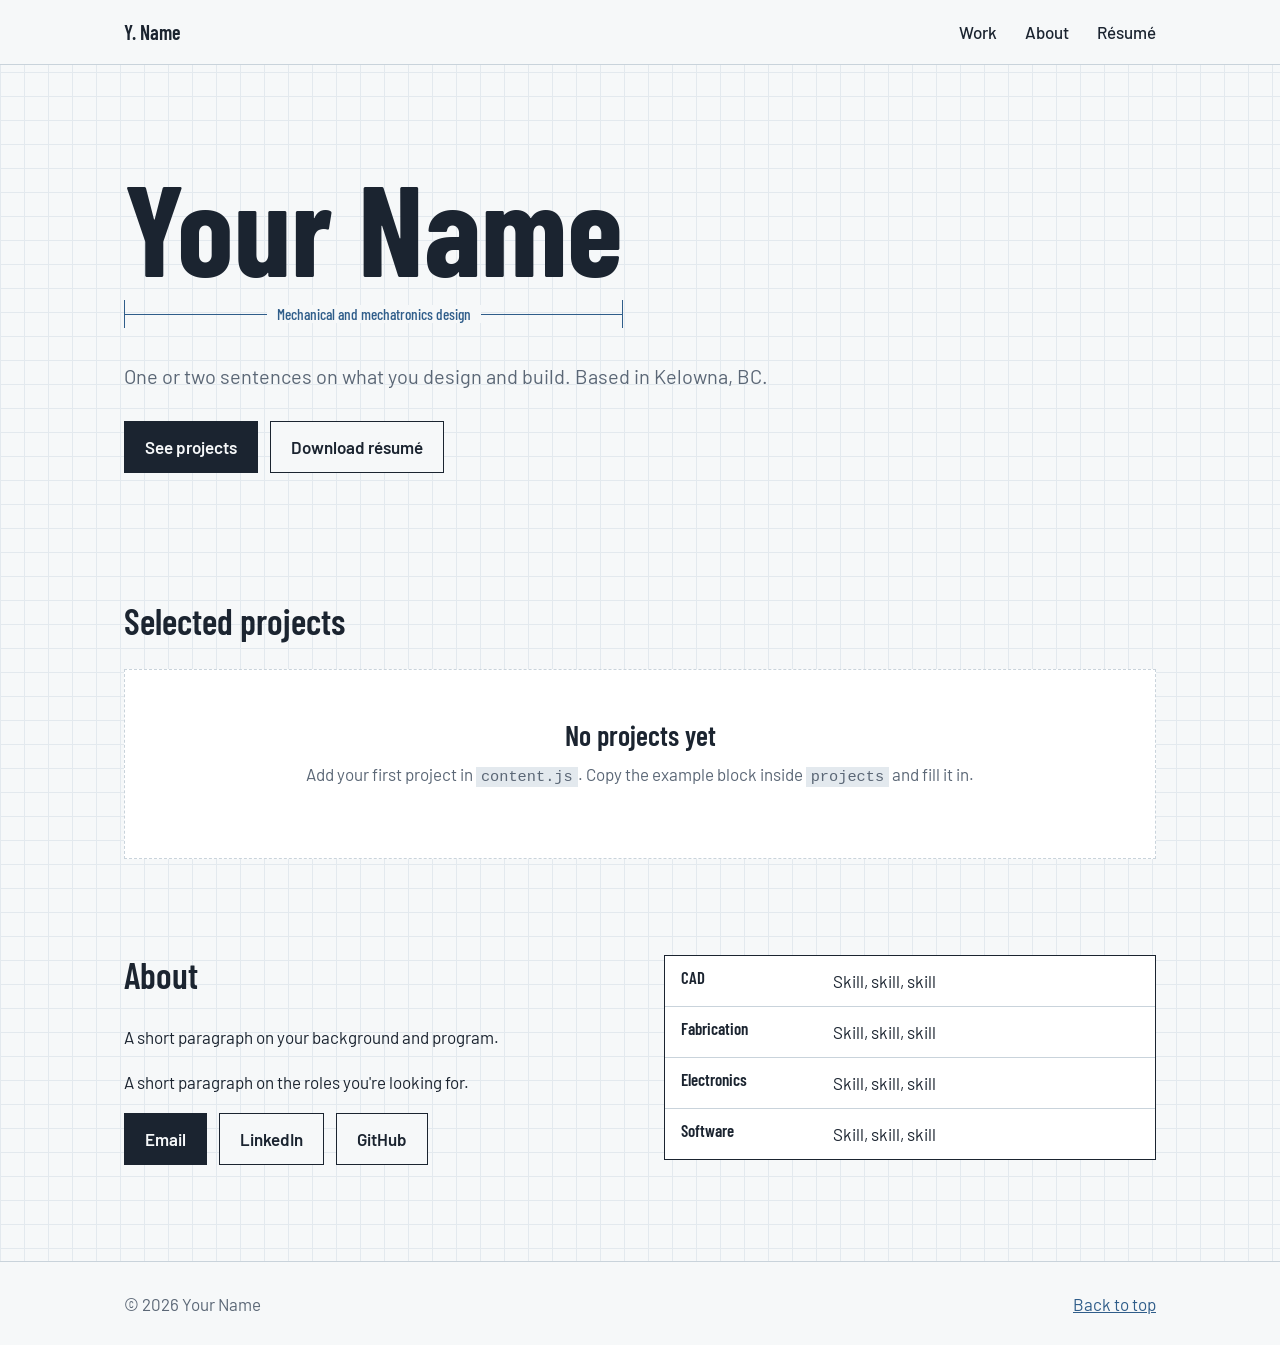
==== index.html @ ec3e5551 "Add files via upload" ====
<!DOCTYPE html>
<html lang="en">
<head>
<meta charset="utf-8">
<meta name="viewport" content="width=device-width, initial-scale=1">
<title>Portfolio</title>
<link rel="preconnect" href="https://fonts.googleapis.com">
<link rel="preconnect" href="https://fonts.gstatic.com" crossorigin>
<link href="https://fonts.googleapis.com/css2?family=Barlow:wght@400;500;600&family=Barlow+Condensed:wght@500;600;700&display=swap" rel="stylesheet">
<link rel="stylesheet" href="styles.css">
</head>
<body>
<nav><div class="wrap">
  <a id="mark" href="index.html"></a>
  <ul><li><a href="index.html#work">Work</a></li><li><a href="index.html#about">About</a></li><li><a data-resume href="#">Résumé</a></li></ul>
</div></nav>
<header class="hero"><div class="wrap">
  <h1><span data-name></span><div class="dim"><span id="headline"></span></div></h1>
  <p id="intro"></p>
  <div class="btns"><a class="btn primary" href="#work">See projects</a><a class="btn" data-resume href="#">Download résumé</a></div>
</div></header>
<main>
  <section id="work"><div class="wrap"><h2>Selected projects</h2><div id="projects"></div></div></section>
  <section id="about"><div class="wrap about">
    <div><h2>About</h2><div id="about-text"></div><div class="btns" id="links"></div></div>
    <div id="skills" aria-label="Skills"></div>
  </div></section>
</main>
<footer><div class="wrap"><span>© <span id="year"></span> <span data-name></span></span><a href="#">Back to top</a></div></footer>
<script src="content.js"></script>
<script src="app.js"></script>
</body>
</html>
---- styles.css ----
/* Change the look here. Colors and fonts are all at the top. */
:root{
  --paper:#F6F8F9; --sheet:#FFFFFF; --ink:#1B2430; --muted:#5B6776;
  --line:#C9D3DB; --grid:#E3E9EE; --blue:#2F5D8A;
  --sans:"Barlow",system-ui,-apple-system,"Segoe UI",sans-serif;
  --cond:"Barlow Condensed","Arial Narrow",sans-serif;
}
@media (prefers-color-scheme:dark){
  :root{ --paper:#141A21; --sheet:#1A222B; --ink:#E4EAF0; --muted:#98A5B3;
         --line:#33404D; --grid:#1C242D; --blue:#7FAEDB; }
}
*{box-sizing:border-box}
html{scroll-behavior:smooth}
@media (prefers-reduced-motion:reduce){html{scroll-behavior:auto}*{transition:none!important}}
body{
  margin:0;color:var(--ink);font:400 1.0625rem/1.65 var(--sans);
  background-color:var(--paper);
  background-image:linear-gradient(var(--grid) 1px,transparent 1px),linear-gradient(90deg,var(--grid) 1px,transparent 1px);
  background-size:24px 24px;
}
a{color:var(--blue)}
a:focus-visible{outline:2px solid var(--blue);outline-offset:3px}
img{max-width:100%;display:block}
code{font-size:.9em;background:var(--grid);padding:1px 5px}
.wrap{max-width:1080px;margin:0 auto;padding:0 24px}

/* Nav */
nav{border-bottom:1px solid var(--line);background:var(--paper);position:sticky;top:0;z-index:5}
nav .wrap{display:flex;justify-content:space-between;align-items:center;height:64px}
#mark{font:600 1.25rem var(--cond);text-decoration:none;color:var(--ink)}
nav ul{display:flex;gap:28px;list-style:none;margin:0;padding:0}
nav ul a{color:var(--ink);text-decoration:none;font-weight:500}
nav ul a:hover{color:var(--blue)}

/* Hero: name with dimension line */
.hero{padding:104px 0 80px}
.hero h1{font:700 clamp(3.25rem,11vw,8rem)/.9 var(--cond);margin:0;display:inline-block}
.dim{position:relative;height:28px;margin-top:16px;border-inline:1px solid var(--blue)}
.dim::before{content:"";position:absolute;inset:50% 0 auto;border-top:1px solid var(--blue)}
.dim span{position:absolute;left:50%;top:50%;transform:translate(-50%,-50%);background:var(--paper);padding:0 10px;font:500 .95rem var(--cond);color:var(--blue);white-space:nowrap}
.hero p{max-width:34em;font-size:1.25rem;color:var(--muted);margin:32px 0 28px}

/* Buttons */
.btns{display:flex;gap:12px;flex-wrap:wrap}
.btn{display:inline-block;padding:11px 20px;border:1.5px solid var(--ink);font-weight:600;text-decoration:none;color:var(--ink);background:var(--paper)}
.btn:hover{border-color:var(--blue);color:var(--blue)}
.btn.primary{background:var(--ink);color:var(--paper)}
.btn.primary:hover{background:var(--blue);border-color:var(--blue);color:var(--paper)}

/* Sections */
main section{padding:48px 0}
h2{font:600 2.25rem/1.1 var(--cond);margin:0 0 28px}

/* Project sheet */
.sheet{display:grid;grid-template-columns:1.15fr 1fr;background:var(--sheet);border:1.5px solid var(--ink);margin-bottom:48px;text-decoration:none;color:inherit;transition:box-shadow .2s,transform .2s}
a.sheet:hover{box-shadow:6px 6px 0 var(--blue);transform:translate(-3px,-3px)}
.sheet.static{grid-template-columns:1fr}
.figure{border-right:1.5px solid var(--ink);aspect-ratio:4/3;overflow:hidden;display:flex}
.figure.wide{aspect-ratio:16/9;border-right:0}
.figure img{width:100%;height:100%;object-fit:cover}
.placeholder{flex:1;margin:20px;border:1px dashed var(--line);display:flex;align-items:center;justify-content:center;color:var(--muted);
  background:repeating-linear-gradient(45deg,transparent 0 10px,var(--grid) 10px 11px)}
.placeholder span{background:var(--sheet);padding:4px 10px}
.body{padding:28px 32px;display:flex;flex-direction:column}
.sheet-no{font:500 .9rem var(--cond);color:var(--muted)}
.body h3{font:600 2rem/1.1 var(--cond);margin:6px 0 10px}
.body p{color:var(--muted);margin:0}
.more{margin-top:auto;padding-top:20px;font-weight:600;color:var(--blue)}
.titleblock{grid-column:1/-1;border-top:1.5px solid var(--ink);display:grid;grid-template-columns:2fr 1fr 1.4fr .8fr}
.titleblock div{padding:8px 14px;border-left:1px solid var(--ink);min-width:0}
.titleblock div:first-child{border-left:0}
.titleblock small{display:block;font-size:.75rem;color:var(--muted)}
.titleblock b{font:600 1.05rem var(--cond);display:block;overflow:hidden;text-overflow:ellipsis;white-space:nowrap}

/* Empty state */
.empty{border:1.5px dashed var(--line);background:var(--sheet);padding:48px 32px;text-align:center}
.empty h3{font:600 1.75rem var(--cond);margin:0 0 8px}
.empty p{color:var(--muted);margin:0 0 20px}

/* About */
.about{display:grid;grid-template-columns:1fr 1fr;gap:48px;align-items:start}
.about p{max-width:36em}
#skills{border:1.5px solid var(--ink);background:var(--sheet)}
#skills div{display:grid;grid-template-columns:9rem 1fr;gap:8px;border-top:1px solid var(--line);padding:11px 16px}
#skills div:first-child{border-top:0}
#skills b{font:600 1.05rem var(--cond)}

/* Project page */
.back{display:inline-block;margin:32px 0 0;font-weight:600;text-decoration:none}
.p-head{padding:24px 0 36px}
.p-head h1{font:700 clamp(2.5rem,7vw,4.75rem)/.95 var(--cond);margin:0 0 14px}
.lead{font-size:1.25rem;color:var(--muted);max-width:36em;margin:0}
.sheet.static{margin-bottom:24px}
.results{display:flex;flex-wrap:wrap;border:1.5px solid var(--ink);background:var(--sheet);margin:0 0 48px}
.results div{flex:1 1 180px;padding:18px 22px;border-left:1px solid var(--line)}
.results div:first-child{border-left:0}
.results b{display:block;font:700 2.5rem/1 var(--cond);color:var(--blue)}
.results span{color:var(--muted)}
.case{max-width:44em}
.case section{padding:0 0 28px}
.case h2{font-size:1.75rem;margin:0 0 8px}
.case p{margin:0}
.gallery{display:grid;grid-template-columns:repeat(auto-fit,minmax(280px,1fr));gap:24px;margin:24px 0 40px}
.gallery figure{margin:0;border:1.5px solid var(--ink);background:var(--sheet)}
.gallery img{aspect-ratio:4/3;width:100%;object-fit:cover}
.gallery .placeholder{aspect-ratio:4/3}
.gallery figcaption{padding:8px 12px;border-top:1px solid var(--ink);font-size:.9rem;color:var(--muted)}
.next{display:block;border-top:1.5px solid var(--ink);margin-top:56px;padding:28px 0;text-decoration:none;font:600 2rem var(--cond);color:var(--ink)}
.next small{display:block;font:400 .95rem var(--sans);color:var(--muted)}
.next:hover{color:var(--blue)}

footer{border-top:1px solid var(--line);margin-top:48px;padding:28px 0;color:var(--muted);background:var(--paper)}
footer .wrap{display:flex;justify-content:space-between;flex-wrap:wrap;gap:12px}

@media (max-width:760px){
  nav ul{gap:16px}
  .hero{padding:64px 0 48px}
  .dim span{font-size:.8rem}
  .sheet{grid-template-columns:1fr}
  .figure{border-right:0;border-bottom:1.5px solid var(--ink)}
  .figure.wide{border-bottom:0}
  .body{padding:22px}
  .titleblock{grid-template-columns:1fr 1fr}
  .titleblock div:nth-child(3){border-left:0}
  .titleblock div:nth-child(n+3){border-top:1px solid var(--ink)}
  .about{grid-template-columns:1fr}
  #skills div{grid-template-columns:1fr;gap:0}
  .results div{border-left:0;border-top:1px solid var(--line)}
  .results div:first-child{border-top:0}
}
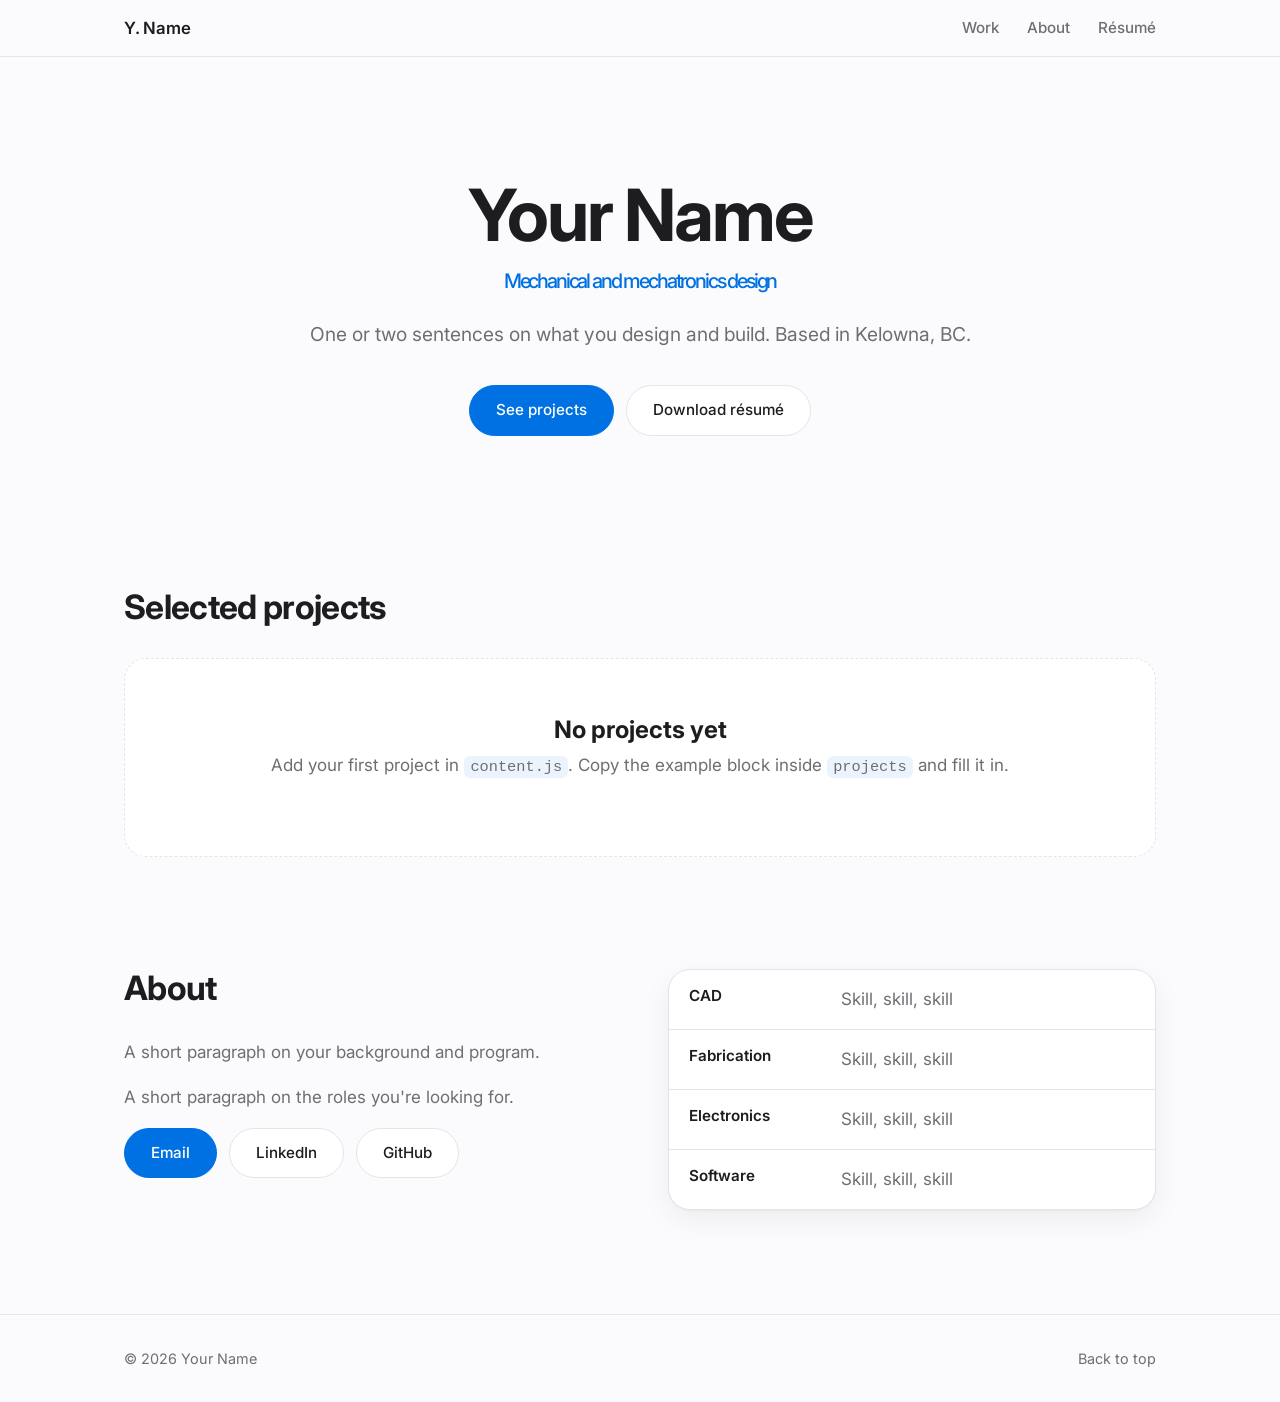
==== commit bcb524cd: "Restyle site with a softer, Apple-inspired design Swap the blueprint/engineering-drawing look (draft" ====
--- a/index.html
+++ b/index.html
@@ -6,7 +6,7 @@
 <title>Portfolio</title>
 <link rel="preconnect" href="https://fonts.googleapis.com">
 <link rel="preconnect" href="https://fonts.gstatic.com" crossorigin>
-<link href="https://fonts.googleapis.com/css2?family=Barlow:wght@400;500;600&family=Barlow+Condensed:wght@500;600;700&display=swap" rel="stylesheet">
+<link href="https://fonts.googleapis.com/css2?family=Inter:wght@400;500;600;700&display=swap" rel="stylesheet">
 <link rel="stylesheet" href="styles.css">
 </head>
 <body>
--- a/styles.css
+++ b/styles.css
@@ -1,130 +1,156 @@
 /* Change the look here. Colors and fonts are all at the top. */
 :root{
-  --paper:#F6F8F9; --sheet:#FFFFFF; --ink:#1B2430; --muted:#5B6776;
-  --line:#C9D3DB; --grid:#E3E9EE; --blue:#2F5D8A;
-  --sans:"Barlow",system-ui,-apple-system,"Segoe UI",sans-serif;
-  --cond:"Barlow Condensed","Arial Narrow",sans-serif;
+  --bg:#FBFBFD; --surface:#FFFFFF; --ink:#1D1D1F; --muted:#6E6E73;
+  --line:#E5E5E7; --accent:#0071E3; --accent-soft:rgba(0,113,227,.08);
+  --shadow:0 1px 2px rgba(0,0,0,.04), 0 10px 30px rgba(0,0,0,.06);
+  --shadow-hover:0 4px 10px rgba(0,0,0,.05), 0 20px 40px rgba(0,0,0,.1);
+  --sans:"Inter",-apple-system,BlinkMacSystemFont,"SF Pro Text","Segoe UI",sans-serif;
+  --radius:22px;
 }
 @media (prefers-color-scheme:dark){
-  :root{ --paper:#141A21; --sheet:#1A222B; --ink:#E4EAF0; --muted:#98A5B3;
-         --line:#33404D; --grid:#1C242D; --blue:#7FAEDB; }
+  :root{ --bg:#000000; --surface:#1C1C1E; --ink:#F5F5F7; --muted:#A1A1A6;
+         --line:#2C2C2E; --accent:#2997FF; --accent-soft:rgba(41,151,255,.12);
+         --shadow:0 1px 2px rgba(0,0,0,.3), 0 10px 30px rgba(0,0,0,.4);
+         --shadow-hover:0 4px 10px rgba(0,0,0,.3), 0 24px 48px rgba(0,0,0,.5); }
 }
 *{box-sizing:border-box}
 html{scroll-behavior:smooth}
 @media (prefers-reduced-motion:reduce){html{scroll-behavior:auto}*{transition:none!important}}
 body{
-  margin:0;color:var(--ink);font:400 1.0625rem/1.65 var(--sans);
-  background-color:var(--paper);
-  background-image:linear-gradient(var(--grid) 1px,transparent 1px),linear-gradient(90deg,var(--grid) 1px,transparent 1px);
-  background-size:24px 24px;
+  margin:0;color:var(--ink);font:400 1.0625rem/1.6 var(--sans);
+  background:var(--bg);
+  -webkit-font-smoothing:antialiased;
 }
-a{color:var(--blue)}
-a:focus-visible{outline:2px solid var(--blue);outline-offset:3px}
+a{color:var(--accent);text-decoration:none}
+a:focus-visible{outline:2px solid var(--accent);outline-offset:3px;border-radius:4px}
 img{max-width:100%;display:block}
-code{font-size:.9em;background:var(--grid);padding:1px 5px}
+code{font-size:.9em;background:var(--accent-soft);padding:2px 6px;border-radius:6px}
 .wrap{max-width:1080px;margin:0 auto;padding:0 24px}
 
 /* Nav */
-nav{border-bottom:1px solid var(--line);background:var(--paper);position:sticky;top:0;z-index:5}
-nav .wrap{display:flex;justify-content:space-between;align-items:center;height:64px}
-#mark{font:600 1.25rem var(--cond);text-decoration:none;color:var(--ink)}
+nav{
+  border-bottom:1px solid var(--line);
+  background:color-mix(in srgb, var(--bg) 75%, transparent);
+  backdrop-filter:saturate(180%) blur(20px);
+  -webkit-backdrop-filter:saturate(180%) blur(20px);
+  position:sticky;top:0;z-index:5;
+}
+nav .wrap{display:flex;justify-content:space-between;align-items:center;height:56px}
+#mark{font:600 1.05rem var(--sans);text-decoration:none;color:var(--ink);letter-spacing:-.01em}
 nav ul{display:flex;gap:28px;list-style:none;margin:0;padding:0}
-nav ul a{color:var(--ink);text-decoration:none;font-weight:500}
-nav ul a:hover{color:var(--blue)}
+nav ul a{color:var(--muted);text-decoration:none;font-weight:500;font-size:.95rem;transition:color .15s}
+nav ul a:hover{color:var(--ink)}
 
-/* Hero: name with dimension line */
-.hero{padding:104px 0 80px}
-.hero h1{font:700 clamp(3.25rem,11vw,8rem)/.9 var(--cond);margin:0;display:inline-block}
-.dim{position:relative;height:28px;margin-top:16px;border-inline:1px solid var(--blue)}
-.dim::before{content:"";position:absolute;inset:50% 0 auto;border-top:1px solid var(--blue)}
-.dim span{position:absolute;left:50%;top:50%;transform:translate(-50%,-50%);background:var(--paper);padding:0 10px;font:500 .95rem var(--cond);color:var(--blue);white-space:nowrap}
-.hero p{max-width:34em;font-size:1.25rem;color:var(--muted);margin:32px 0 28px}
+/* Hero */
+.hero{padding:120px 0 96px;text-align:center}
+.hero h1{
+  font:700 clamp(2.75rem,7vw,4.5rem)/1.05 var(--sans);
+  letter-spacing:-.03em;margin:0;color:var(--ink);
+}
+.dim{margin-top:14px;border:0;height:auto}
+.dim::before{display:none}
+.dim span{
+  position:static;transform:none;background:none;padding:0;
+  display:block;font:500 1.25rem/1.4 var(--sans);color:var(--accent);
+}
+.hero p{max-width:38em;margin:24px auto 36px;font-size:1.2rem;color:var(--muted)}
+.hero .btns{justify-content:center}
 
 /* Buttons */
 .btns{display:flex;gap:12px;flex-wrap:wrap}
-.btn{display:inline-block;padding:11px 20px;border:1.5px solid var(--ink);font-weight:600;text-decoration:none;color:var(--ink);background:var(--paper)}
-.btn:hover{border-color:var(--blue);color:var(--blue)}
-.btn.primary{background:var(--ink);color:var(--paper)}
-.btn.primary:hover{background:var(--blue);border-color:var(--blue);color:var(--paper)}
+.btn{
+  display:inline-block;padding:12px 26px;border-radius:980px;
+  border:1px solid var(--line);font-weight:500;font-size:.95rem;
+  text-decoration:none;color:var(--ink);background:var(--surface);
+  transition:transform .15s ease, box-shadow .15s ease, background .15s ease, color .15s ease, border-color .15s ease;
+}
+.btn:hover{transform:translateY(-1px);box-shadow:var(--shadow);border-color:var(--line)}
+.btn.primary{background:var(--accent);color:#fff;border-color:var(--accent)}
+.btn.primary:hover{background:var(--accent);opacity:.92;box-shadow:var(--shadow-hover)}
 
 /* Sections */
-main section{padding:48px 0}
-h2{font:600 2.25rem/1.1 var(--cond);margin:0 0 28px}
+main section{padding:56px 0}
+h2{font:700 2.1rem/1.15 var(--sans);letter-spacing:-.02em;margin:0 0 32px;color:var(--ink)}
 
-/* Project sheet */
-.sheet{display:grid;grid-template-columns:1.15fr 1fr;background:var(--sheet);border:1.5px solid var(--ink);margin-bottom:48px;text-decoration:none;color:inherit;transition:box-shadow .2s,transform .2s}
-a.sheet:hover{box-shadow:6px 6px 0 var(--blue);transform:translate(-3px,-3px)}
+/* Project sheet (card) */
+.sheet{
+  display:grid;grid-template-columns:1.15fr 1fr;
+  background:var(--surface);border:1px solid var(--line);border-radius:var(--radius);
+  margin-bottom:28px;text-decoration:none;color:inherit;overflow:hidden;
+  box-shadow:var(--shadow);
+  transition:box-shadow .25s ease, transform .25s ease;
+}
+a.sheet:hover{box-shadow:var(--shadow-hover);transform:translateY(-4px)}
 .sheet.static{grid-template-columns:1fr}
-.figure{border-right:1.5px solid var(--ink);aspect-ratio:4/3;overflow:hidden;display:flex}
-.figure.wide{aspect-ratio:16/9;border-right:0}
-.figure img{width:100%;height:100%;object-fit:cover}
-.placeholder{flex:1;margin:20px;border:1px dashed var(--line);display:flex;align-items:center;justify-content:center;color:var(--muted);
-  background:repeating-linear-gradient(45deg,transparent 0 10px,var(--grid) 10px 11px)}
-.placeholder span{background:var(--sheet);padding:4px 10px}
-.body{padding:28px 32px;display:flex;flex-direction:column}
-.sheet-no{font:500 .9rem var(--cond);color:var(--muted)}
-.body h3{font:600 2rem/1.1 var(--cond);margin:6px 0 10px}
+.figure{aspect-ratio:4/3;overflow:hidden;display:flex;background:var(--accent-soft)}
+.figure.wide{aspect-ratio:16/9}
+.figure img{width:100%;height:100%;object-fit:cover;transition:transform .4s ease}
+a.sheet:hover .figure img{transform:scale(1.03)}
+.placeholder{flex:1;margin:0;display:flex;align-items:center;justify-content:center;color:var(--muted);background:var(--accent-soft)}
+.placeholder span{font-size:.9rem}
+.body{padding:32px 34px;display:flex;flex-direction:column}
+.sheet-no{font:500 .85rem var(--sans);color:var(--muted)}
+.body h3{font:700 1.6rem/1.25 var(--sans);letter-spacing:-.01em;margin:8px 0 10px;color:var(--ink)}
 .body p{color:var(--muted);margin:0}
-.more{margin-top:auto;padding-top:20px;font-weight:600;color:var(--blue)}
-.titleblock{grid-column:1/-1;border-top:1.5px solid var(--ink);display:grid;grid-template-columns:2fr 1fr 1.4fr .8fr}
-.titleblock div{padding:8px 14px;border-left:1px solid var(--ink);min-width:0}
-.titleblock div:first-child{border-left:0}
-.titleblock small{display:block;font-size:.75rem;color:var(--muted)}
-.titleblock b{font:600 1.05rem var(--cond);display:block;overflow:hidden;text-overflow:ellipsis;white-space:nowrap}
+.more{margin-top:auto;padding-top:20px;font-weight:600;color:var(--accent)}
+.titleblock{
+  grid-column:1/-1;border-top:1px solid var(--line);
+  display:flex;flex-wrap:wrap;gap:0;
+}
+.titleblock div{padding:14px 20px;min-width:0;flex:1 1 140px}
+.titleblock small{display:block;font-size:.72rem;text-transform:uppercase;letter-spacing:.04em;color:var(--muted);margin-bottom:2px}
+.titleblock b{font:600 .95rem var(--sans);display:block;overflow:hidden;text-overflow:ellipsis;white-space:nowrap;color:var(--ink)}
 
 /* Empty state */
-.empty{border:1.5px dashed var(--line);background:var(--sheet);padding:48px 32px;text-align:center}
-.empty h3{font:600 1.75rem var(--cond);margin:0 0 8px}
+.empty{border:1px dashed var(--line);background:var(--surface);border-radius:var(--radius);padding:56px 32px;text-align:center}
+.empty h3{font:700 1.5rem var(--sans);margin:0 0 8px}
 .empty p{color:var(--muted);margin:0 0 20px}
 
 /* About */
-.about{display:grid;grid-template-columns:1fr 1fr;gap:48px;align-items:start}
-.about p{max-width:36em}
-#skills{border:1.5px solid var(--ink);background:var(--sheet)}
-#skills div{display:grid;grid-template-columns:9rem 1fr;gap:8px;border-top:1px solid var(--line);padding:11px 16px}
+.about{display:grid;grid-template-columns:1fr 1fr;gap:56px;align-items:start}
+.about p{max-width:36em;color:var(--muted)}
+#skills{border:1px solid var(--line);background:var(--surface);border-radius:var(--radius);overflow:hidden;box-shadow:var(--shadow)}
+#skills div{display:grid;grid-template-columns:9rem 1fr;gap:8px;border-top:1px solid var(--line);padding:16px 20px}
 #skills div:first-child{border-top:0}
-#skills b{font:600 1.05rem var(--cond)}
+#skills b{font:600 .95rem var(--sans);color:var(--ink)}
+#skills span{color:var(--muted)}
 
 /* Project page */
-.back{display:inline-block;margin:32px 0 0;font-weight:600;text-decoration:none}
-.p-head{padding:24px 0 36px}
-.p-head h1{font:700 clamp(2.5rem,7vw,4.75rem)/.95 var(--cond);margin:0 0 14px}
-.lead{font-size:1.25rem;color:var(--muted);max-width:36em;margin:0}
+.back{display:inline-block;margin:32px 0 0;font-weight:600;text-decoration:none;color:var(--accent)}
+.p-head{padding:24px 0 40px}
+.p-head h1{font:700 clamp(2.25rem,5.5vw,3.5rem)/1.1 var(--sans);letter-spacing:-.02em;margin:0 0 14px;color:var(--ink)}
+.lead{font-size:1.2rem;color:var(--muted);max-width:36em;margin:0}
 .sheet.static{margin-bottom:24px}
-.results{display:flex;flex-wrap:wrap;border:1.5px solid var(--ink);background:var(--sheet);margin:0 0 48px}
-.results div{flex:1 1 180px;padding:18px 22px;border-left:1px solid var(--line)}
+.results{display:flex;flex-wrap:wrap;border:1px solid var(--line);background:var(--surface);border-radius:var(--radius);margin:0 0 48px;overflow:hidden;box-shadow:var(--shadow)}
+.results div{flex:1 1 180px;padding:24px 26px;border-left:1px solid var(--line)}
 .results div:first-child{border-left:0}
-.results b{display:block;font:700 2.5rem/1 var(--cond);color:var(--blue)}
+.results b{display:block;font:700 2.25rem/1.1 var(--sans);letter-spacing:-.02em;color:var(--accent)}
 .results span{color:var(--muted)}
 .case{max-width:44em}
-.case section{padding:0 0 28px}
-.case h2{font-size:1.75rem;margin:0 0 8px}
-.case p{margin:0}
-.gallery{display:grid;grid-template-columns:repeat(auto-fit,minmax(280px,1fr));gap:24px;margin:24px 0 40px}
-.gallery figure{margin:0;border:1.5px solid var(--ink);background:var(--sheet)}
+.case section{padding:0 0 32px}
+.case h2{font-size:1.4rem;margin:0 0 10px}
+.case p{margin:0;color:var(--muted)}
+.gallery{display:grid;grid-template-columns:repeat(auto-fit,minmax(280px,1fr));gap:24px;margin:24px 0 48px}
+.gallery figure{margin:0;border:1px solid var(--line);border-radius:var(--radius);overflow:hidden;background:var(--surface);box-shadow:var(--shadow)}
 .gallery img{aspect-ratio:4/3;width:100%;object-fit:cover}
 .gallery .placeholder{aspect-ratio:4/3}
-.gallery figcaption{padding:8px 12px;border-top:1px solid var(--ink);font-size:.9rem;color:var(--muted)}
-.next{display:block;border-top:1.5px solid var(--ink);margin-top:56px;padding:28px 0;text-decoration:none;font:600 2rem var(--cond);color:var(--ink)}
-.next small{display:block;font:400 .95rem var(--sans);color:var(--muted)}
-.next:hover{color:var(--blue)}
+.gallery figcaption{padding:12px 16px;border-top:1px solid var(--line);font-size:.88rem;color:var(--muted)}
+.next{display:block;border-top:1px solid var(--line);margin-top:56px;padding:32px 0;text-decoration:none;font:700 1.75rem var(--sans);letter-spacing:-.01em;color:var(--ink)}
+.next small{display:block;font:500 .9rem var(--sans);color:var(--muted);margin-bottom:4px}
+.next:hover{color:var(--accent)}
 
-footer{border-top:1px solid var(--line);margin-top:48px;padding:28px 0;color:var(--muted);background:var(--paper)}
-footer .wrap{display:flex;justify-content:space-between;flex-wrap:wrap;gap:12px}
+footer{border-top:1px solid var(--line);margin-top:48px;padding:32px 0;color:var(--muted);background:var(--bg)}
+footer .wrap{display:flex;justify-content:space-between;flex-wrap:wrap;gap:12px;font-size:.9rem}
+footer a{color:var(--muted)}
+footer a:hover{color:var(--ink)}
 
 @media (max-width:760px){
   nav ul{gap:16px}
-  .hero{padding:64px 0 48px}
-  .dim span{font-size:.8rem}
+  .hero{padding:80px 0 56px}
   .sheet{grid-template-columns:1fr}
-  .figure{border-right:0;border-bottom:1.5px solid var(--ink)}
-  .figure.wide{border-bottom:0}
-  .body{padding:22px}
-  .titleblock{grid-template-columns:1fr 1fr}
-  .titleblock div:nth-child(3){border-left:0}
-  .titleblock div:nth-child(n+3){border-top:1px solid var(--ink)}
+  .body{padding:26px}
   .about{grid-template-columns:1fr}
-  #skills div{grid-template-columns:1fr;gap:0}
+  #skills div{grid-template-columns:1fr;gap:2px}
   .results div{border-left:0;border-top:1px solid var(--line)}
   .results div:first-child{border-top:0}
 }
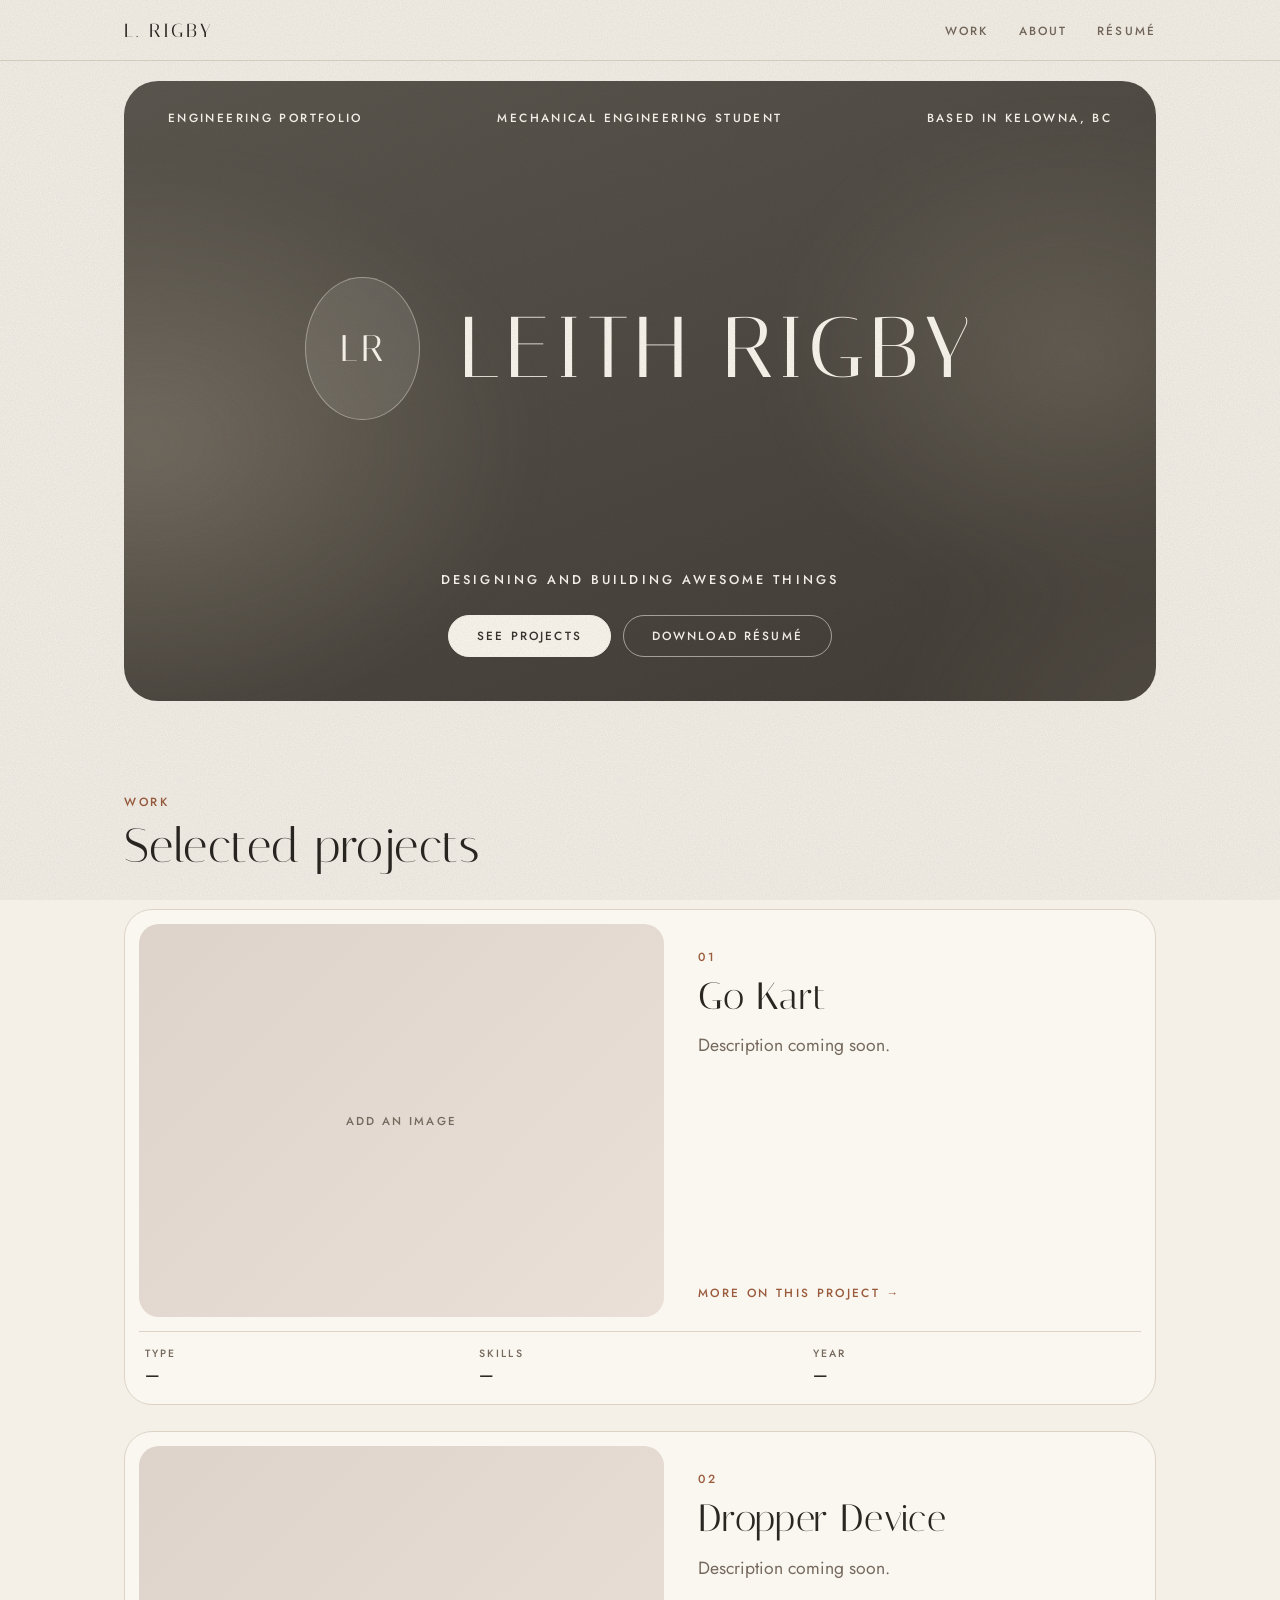
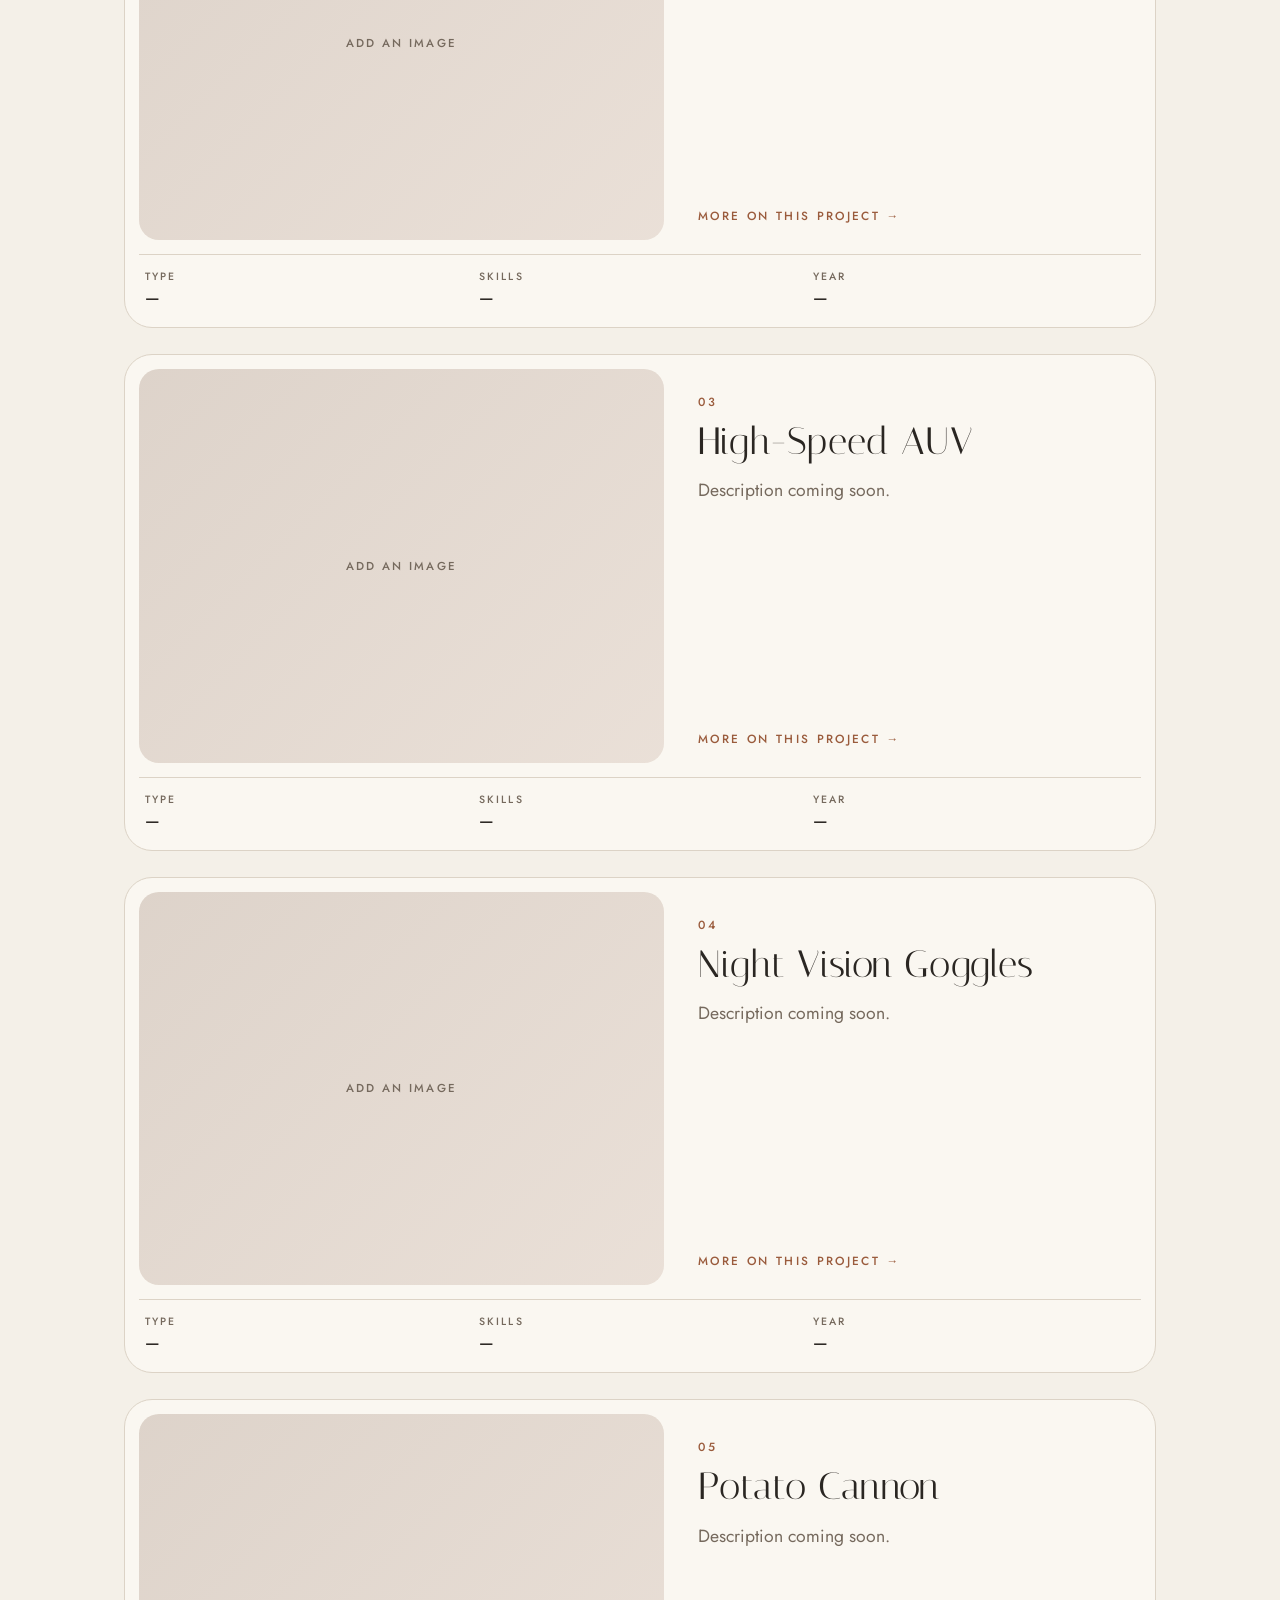
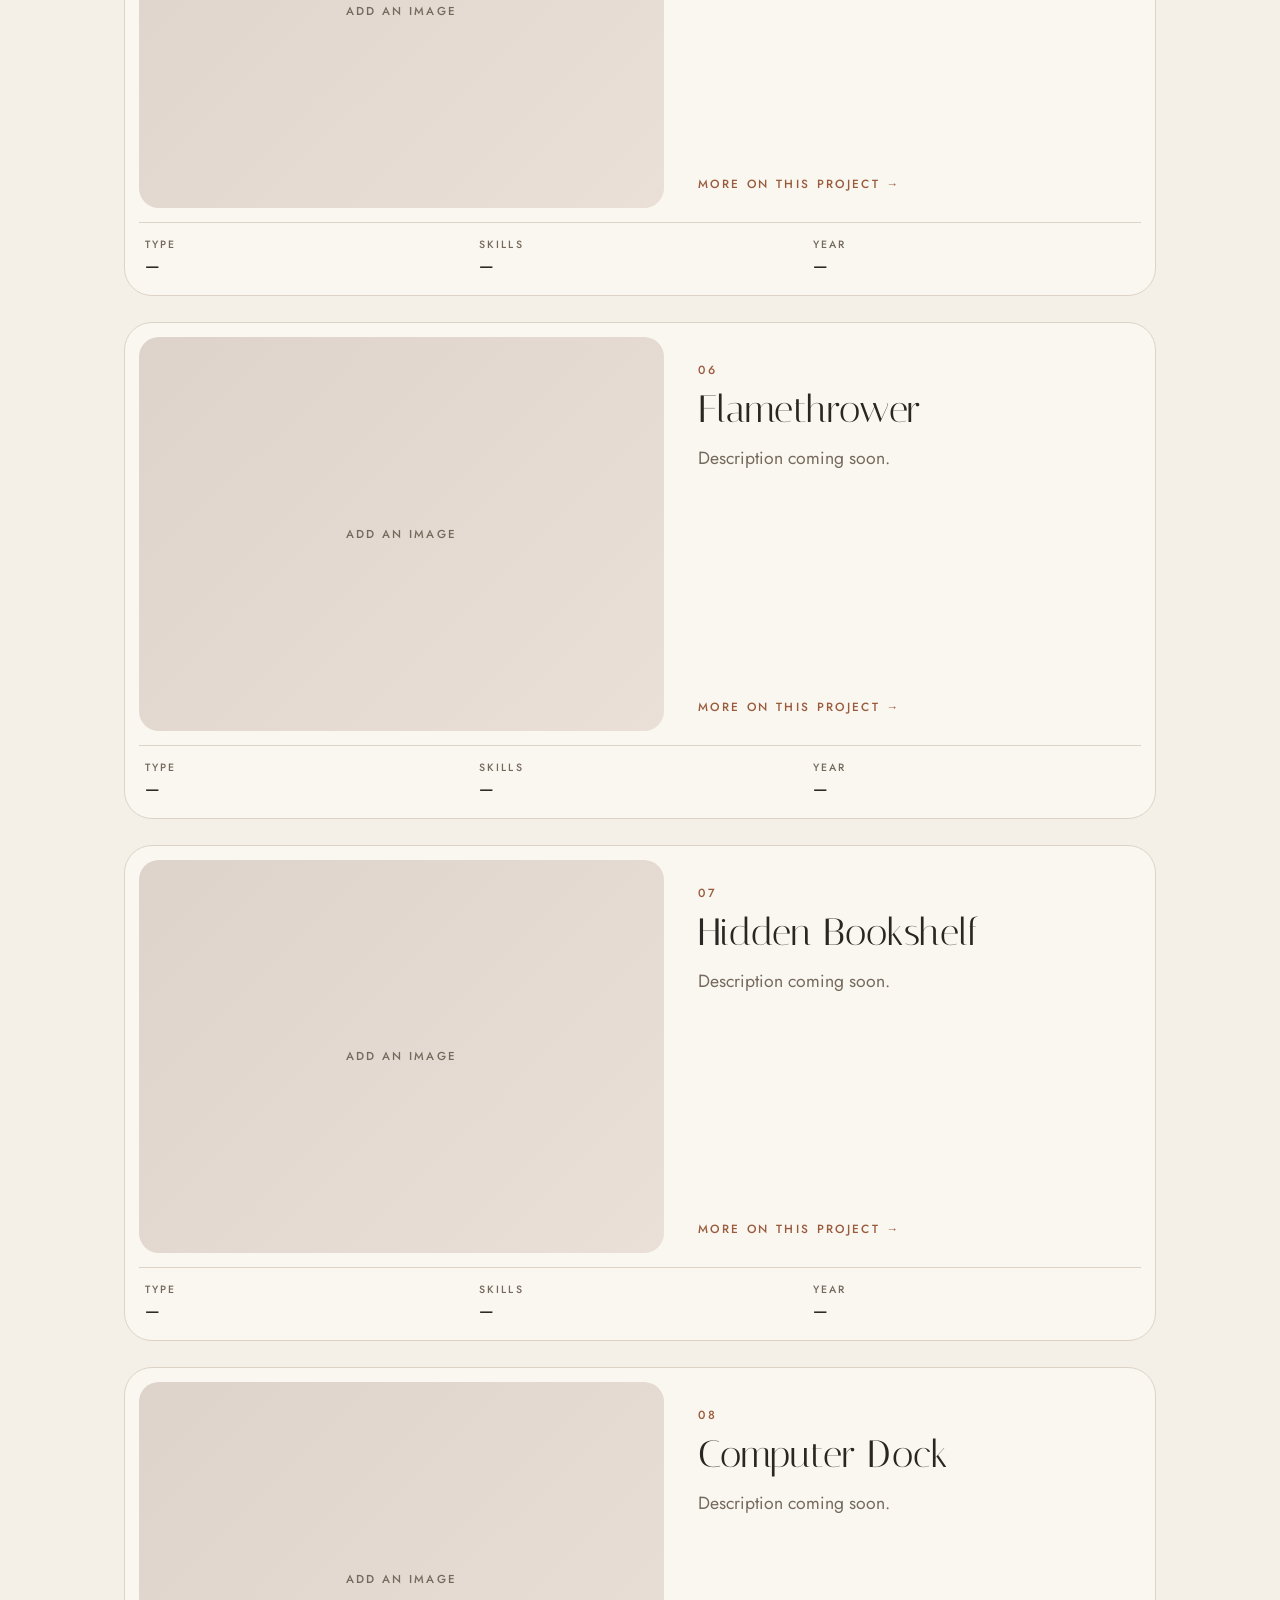
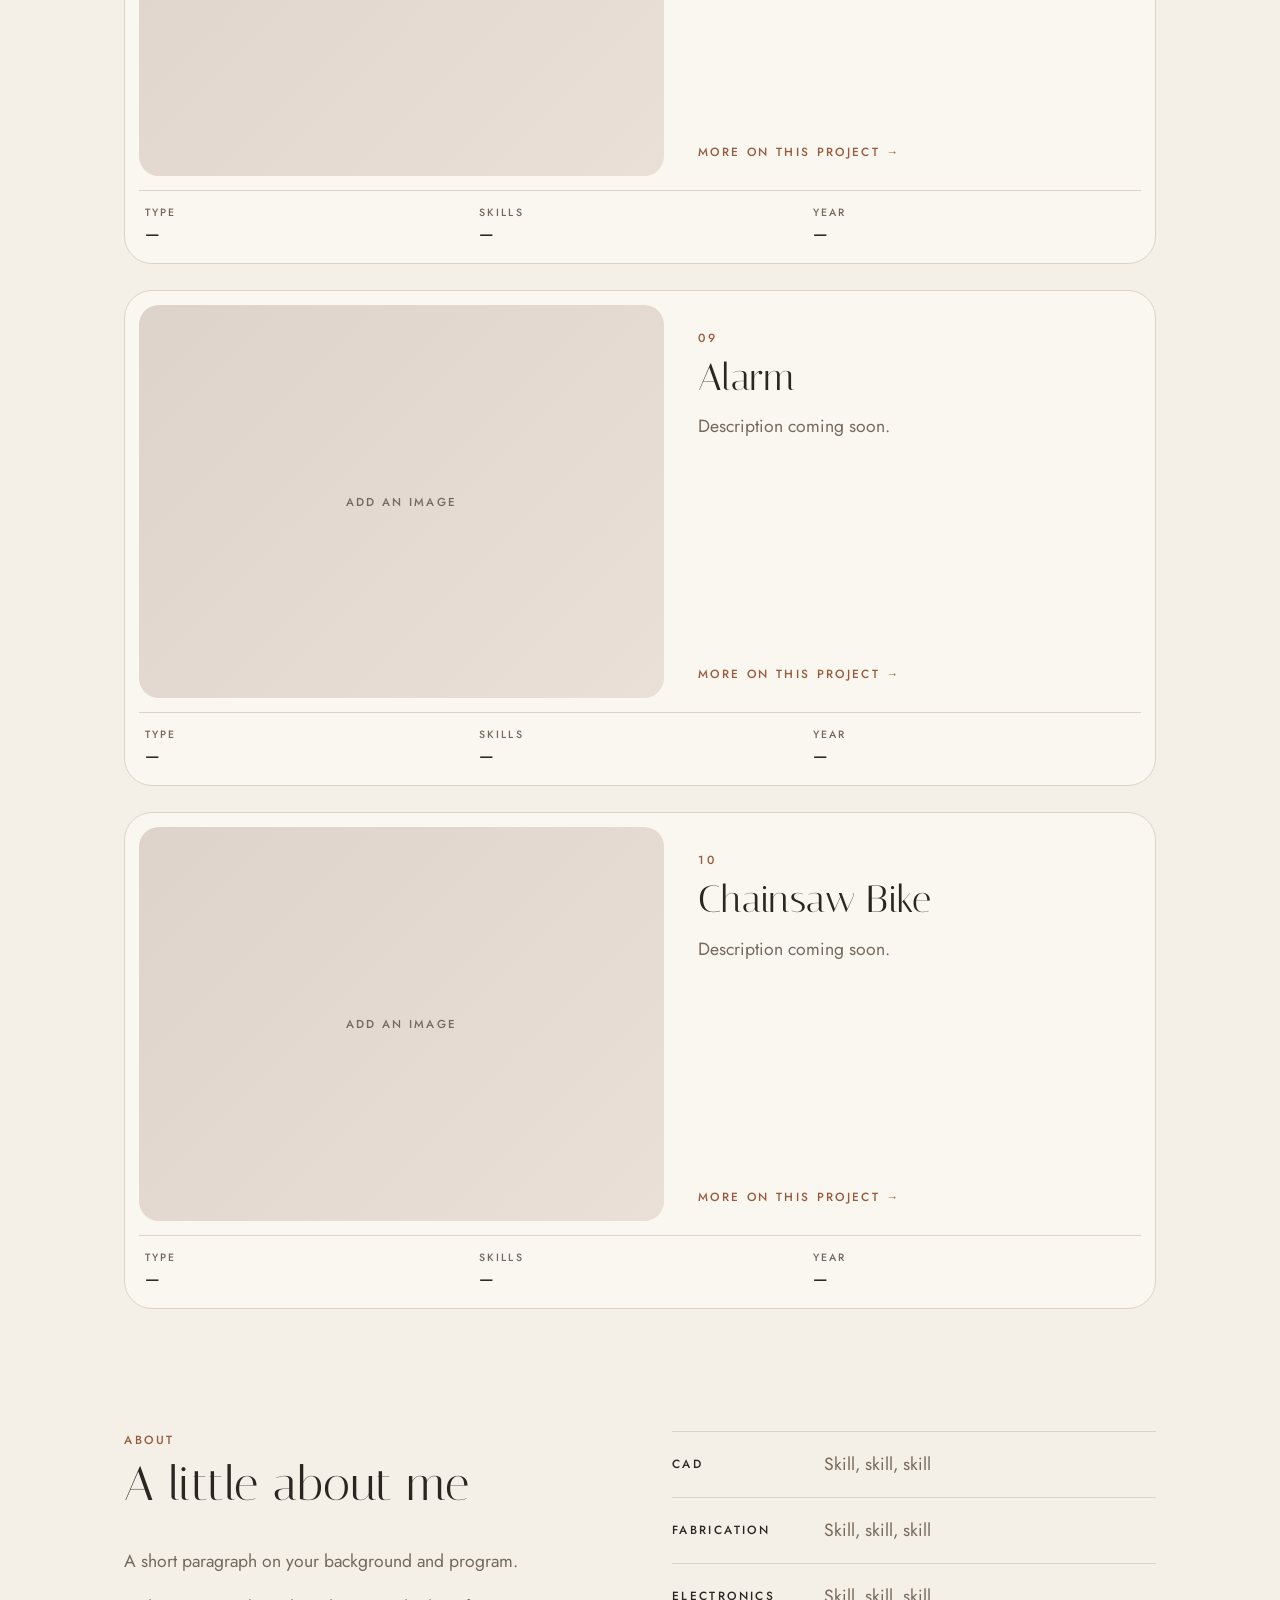
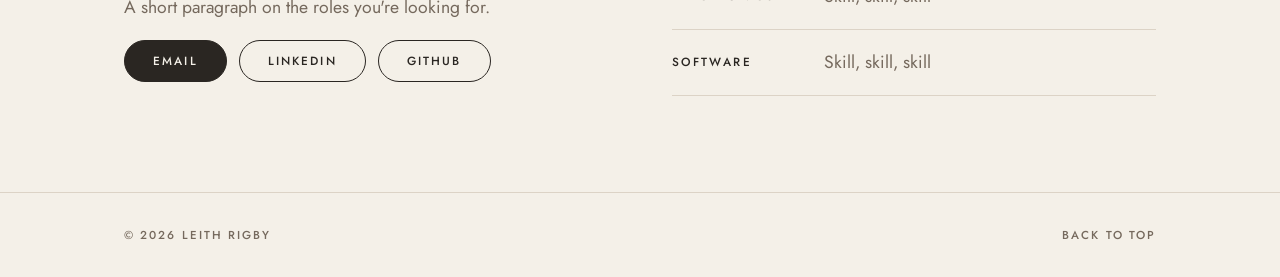
==== commit db00058c: "Redesign with a warm editorial look, add projects, motion and headshot spot - Replace the Apple-styl" ====
--- a/index.html
+++ b/index.html
@@ -6,8 +6,9 @@
 <title>Portfolio</title>
 <link rel="preconnect" href="https://fonts.googleapis.com">
 <link rel="preconnect" href="https://fonts.gstatic.com" crossorigin>
-<link href="https://fonts.googleapis.com/css2?family=Inter:wght@400;500;600;700&display=swap" rel="stylesheet">
+<link href="https://fonts.googleapis.com/css2?family=Italiana&family=Jost:wght@300;400;500&display=swap" rel="stylesheet">
 <link rel="stylesheet" href="styles.css">
+<script>document.documentElement.classList.add("js")</script>
 </head>
 <body>
 <nav><div class="wrap">
@@ -15,19 +16,28 @@
   <ul><li><a href="index.html#work">Work</a></li><li><a href="index.html#about">About</a></li><li><a data-resume href="#">Résumé</a></li></ul>
 </div></nav>
 <header class="hero"><div class="wrap">
-  <h1><span data-name></span><div class="dim"><span id="headline"></span></div></h1>
-  <p id="intro"></p>
-  <div class="btns"><a class="btn primary" href="#work">See projects</a><a class="btn" data-resume href="#">Download résumé</a></div>
+  <div class="stone">
+    <div class="stone-top"><span>Engineering portfolio</span><span id="headline"></span><span id="loc"></span></div>
+    <div class="hero-mid">
+      <div class="headshot" id="headshot"></div>
+      <h1 data-name></h1>
+    </div>
+    <div class="hero-bottom">
+      <p id="intro"></p>
+      <div class="btns"><a class="btn primary" href="#work">See projects</a><a class="btn" data-resume href="#">Download résumé</a></div>
+    </div>
+  </div>
 </div></header>
 <main>
-  <section id="work"><div class="wrap"><h2>Selected projects</h2><div id="projects"></div></div></section>
+  <section id="work"><div class="wrap"><div class="sec-head"><p class="eyebrow">Work</p><h2>Selected projects</h2></div><div id="projects"></div></div></section>
   <section id="about"><div class="wrap about">
-    <div><h2>About</h2><div id="about-text"></div><div class="btns" id="links"></div></div>
+    <div><p class="eyebrow">About</p><h2>A little about me</h2><div id="about-text"></div><div class="btns" id="links"></div></div>
     <div id="skills" aria-label="Skills"></div>
   </div></section>
 </main>
 <footer><div class="wrap"><span>© <span id="year"></span> <span data-name></span></span><a href="#">Back to top</a></div></footer>
 <script src="content.js"></script>
 <script src="app.js"></script>
+<script src="motion.js"></script>
 </body>
 </html>
--- a/styles.css
+++ b/styles.css
@@ -1,26 +1,32 @@
 /* Change the look here. Colors and fonts are all at the top. */
 :root{
-  --bg:#FBFBFD; --surface:#FFFFFF; --ink:#1D1D1F; --muted:#6E6E73;
-  --line:#E5E5E7; --accent:#0071E3; --accent-soft:rgba(0,113,227,.08);
-  --shadow:0 1px 2px rgba(0,0,0,.04), 0 10px 30px rgba(0,0,0,.06);
-  --shadow-hover:0 4px 10px rgba(0,0,0,.05), 0 20px 40px rgba(0,0,0,.1);
-  --sans:"Inter",-apple-system,BlinkMacSystemFont,"SF Pro Text","Segoe UI",sans-serif;
-  --radius:22px;
+  --bg:#F4F0E8; --surface:#FAF7F1; --ink:#2A2622; --muted:#75695D;
+  --line:#DCD3C6; --accent:#9A5B3C; --accent-soft:rgba(154,91,60,.10);
+  --stone-a:#5C574F; --stone-b:#433E37; --on-stone:#FBF6EE;
+  --shadow:0 18px 40px rgba(60,45,30,.10);
+  --display:"Italiana","Jost",sans-serif;
+  --sans:"Jost",-apple-system,BlinkMacSystemFont,"Segoe UI",sans-serif;
+  --radius:28px;
+  --grain:url("data:image/svg+xml,%3Csvg xmlns='http://www.w3.org/2000/svg' width='220' height='220'%3E%3Cfilter id='n'%3E%3CfeTurbulence type='fractalNoise' baseFrequency='.85' numOctaves='2' stitchTiles='stitch'/%3E%3CfeColorMatrix values='0 0 0 0 0 0 0 0 0 0 0 0 0 0 0 0 0 0 .5 0'/%3E%3C/filter%3E%3Crect width='100%25' height='100%25' filter='url(%23n)'/%3E%3C/svg%3E");
 }
 @media (prefers-color-scheme:dark){
-  :root{ --bg:#000000; --surface:#1C1C1E; --ink:#F5F5F7; --muted:#A1A1A6;
-         --line:#2C2C2E; --accent:#2997FF; --accent-soft:rgba(41,151,255,.12);
-         --shadow:0 1px 2px rgba(0,0,0,.3), 0 10px 30px rgba(0,0,0,.4);
-         --shadow-hover:0 4px 10px rgba(0,0,0,.3), 0 24px 48px rgba(0,0,0,.5); }
+  :root{
+    --bg:#181613; --surface:#211E1A; --ink:#EEE7DB; --muted:#A79E91;
+    --line:#332F29; --accent:#D99A72; --accent-soft:rgba(217,154,114,.12);
+    --stone-a:#3B362F; --stone-b:#26231F; --on-stone:#F3ECE0;
+    --shadow:0 18px 40px rgba(0,0,0,.45);
+    --grain:url("data:image/svg+xml,%3Csvg xmlns='http://www.w3.org/2000/svg' width='220' height='220'%3E%3Cfilter id='n'%3E%3CfeTurbulence type='fractalNoise' baseFrequency='.85' numOctaves='2' stitchTiles='stitch'/%3E%3CfeColorMatrix values='0 0 0 0 1 0 0 0 0 1 0 0 0 0 1 0 0 0 .5 0'/%3E%3C/filter%3E%3Crect width='100%25' height='100%25' filter='url(%23n)'/%3E%3C/svg%3E");
+  }
 }
 *{box-sizing:border-box}
-html{scroll-behavior:smooth}
-@media (prefers-reduced-motion:reduce){html{scroll-behavior:auto}*{transition:none!important}}
+html{scroll-behavior:smooth;scroll-padding-top:72px}
+@media (prefers-reduced-motion:reduce){html{scroll-behavior:auto}*{transition:none!important}.stone::before{animation:none}}
 body{
-  margin:0;color:var(--ink);font:400 1.0625rem/1.6 var(--sans);
-  background:var(--bg);
-  -webkit-font-smoothing:antialiased;
-}
+  margin:0;color:var(--ink);font:400 1.1rem/1.65 var(--sans);
+  background:var(--bg);-webkit-font-smoothing:antialiased;
+}
+body::after{content:"";position:fixed;inset:0;z-index:50;pointer-events:none;background-image:var(--grain);opacity:.14}
+::selection{background:var(--accent);color:#fff}
 a{color:var(--accent);text-decoration:none}
 a:focus-visible{outline:2px solid var(--accent);outline-offset:3px;border-radius:4px}
 img{max-width:100%;display:block}
@@ -30,127 +36,193 @@
 /* Nav */
 nav{
   border-bottom:1px solid var(--line);
-  background:color-mix(in srgb, var(--bg) 75%, transparent);
-  backdrop-filter:saturate(180%) blur(20px);
-  -webkit-backdrop-filter:saturate(180%) blur(20px);
-  position:sticky;top:0;z-index:5;
-}
-nav .wrap{display:flex;justify-content:space-between;align-items:center;height:56px}
-#mark{font:600 1.05rem var(--sans);text-decoration:none;color:var(--ink);letter-spacing:-.01em}
-nav ul{display:flex;gap:28px;list-style:none;margin:0;padding:0}
-nav ul a{color:var(--muted);text-decoration:none;font-weight:500;font-size:.95rem;transition:color .15s}
+  background:color-mix(in srgb, var(--bg) 80%, transparent);
+  backdrop-filter:saturate(160%) blur(18px);
+  -webkit-backdrop-filter:saturate(160%) blur(18px);
+  position:sticky;top:0;z-index:5;transition:box-shadow .3s ease;
+}
+nav.scrolled{box-shadow:0 8px 24px rgba(60,45,30,.08)}
+nav .wrap{display:flex;justify-content:space-between;align-items:center;height:60px}
+#mark{font:400 1.2rem var(--display);letter-spacing:.14em;text-transform:uppercase;color:var(--ink);text-decoration:none}
+nav ul{display:flex;gap:30px;list-style:none;margin:0;padding:0}
+nav ul a{
+  position:relative;color:var(--muted);font:500 .74rem var(--sans);
+  letter-spacing:.18em;text-transform:uppercase;padding:6px 0;transition:color .2s;
+}
+nav ul a::after{
+  content:"";position:absolute;left:0;right:0;bottom:0;height:1px;background:currentColor;
+  transform:scaleX(0);transform-origin:left;transition:transform .3s ease;
+}
 nav ul a:hover{color:var(--ink)}
-
-/* Hero */
-.hero{padding:120px 0 96px;text-align:center}
+nav ul a:hover::after{transform:scaleX(1)}
+
+/* Hero: a stone panel with slowly drifting light */
+.hero{padding:20px 0 28px}
+.stone{
+  position:relative;isolation:isolate;overflow:hidden;color:var(--on-stone);text-align:center;
+  border-radius:34px;background:linear-gradient(160deg,var(--stone-a),var(--stone-b));
+  min-height:clamp(440px,70vh,620px);
+  display:flex;flex-direction:column;justify-content:space-between;gap:40px;
+  padding:28px clamp(22px,4vw,44px) clamp(28px,4vw,44px);
+}
+.stone::before{
+  content:"";position:absolute;inset:-20%;z-index:-1;pointer-events:none;filter:blur(26px);
+  background:
+    radial-gradient(38% 46% at 16% 56%, rgba(255,238,212,.20), transparent 70%),
+    radial-gradient(30% 40% at 80% 46%, rgba(255,238,212,.14), transparent 70%),
+    radial-gradient(34% 44% at 90% 92%, rgba(255,238,212,.10), transparent 70%);
+  animation:drift 26s ease-in-out infinite alternate;
+}
+@keyframes drift{
+  from{transform:translate3d(-3%,-2%,0) scale(1)}
+  to{transform:translate3d(4%,3%,0) scale(1.08)}
+}
+.stone a:focus-visible{outline-color:var(--on-stone)}
+.stone-top{
+  display:grid;grid-template-columns:1fr auto 1fr;align-items:start;gap:16px;
+  font:500 .74rem/1.6 var(--sans);letter-spacing:.2em;text-transform:uppercase;white-space:nowrap;
+}
+.stone-top span:first-child{text-align:left}
+.stone-top span:last-child{text-align:right}
+.hero-mid{display:flex;align-items:center;justify-content:center;gap:clamp(20px,3vw,40px)}
+.headshot{
+  flex:none;width:clamp(84px,9vw,118px);aspect-ratio:4/5;border-radius:50%;overflow:hidden;
+  background:rgba(255,248,238,.10);border:1px solid rgba(255,248,238,.38);
+  display:flex;align-items:center;justify-content:center;
+  font:400 clamp(1.6rem,3vw,2.3rem) var(--display);letter-spacing:.08em;color:var(--on-stone);
+}
+.headshot img{width:100%;height:100%;object-fit:cover}
 .hero h1{
-  font:700 clamp(2.75rem,7vw,4.5rem)/1.05 var(--sans);
-  letter-spacing:-.03em;margin:0;color:var(--ink);
-}
-.dim{margin-top:14px;border:0;height:auto}
-.dim::before{display:none}
-.dim span{
-  position:static;transform:none;background:none;padding:0;
-  display:block;font:500 1.25rem/1.4 var(--sans);color:var(--accent);
-}
-.hero p{max-width:38em;margin:24px auto 36px;font-size:1.2rem;color:var(--muted)}
+  font:400 clamp(2.6rem,7vw,5.4rem)/1 var(--display);
+  letter-spacing:.06em;text-transform:uppercase;margin:0;text-align:left;
+}
+.hero p{margin:0 0 24px;font:500 .8rem/1.7 var(--sans);letter-spacing:.24em;text-transform:uppercase}
 .hero .btns{justify-content:center}
 
 /* Buttons */
 .btns{display:flex;gap:12px;flex-wrap:wrap}
 .btn{
-  display:inline-block;padding:12px 26px;border-radius:980px;
-  border:1px solid var(--line);font-weight:500;font-size:.95rem;
-  text-decoration:none;color:var(--ink);background:var(--surface);
-  transition:transform .15s ease, box-shadow .15s ease, background .15s ease, color .15s ease, border-color .15s ease;
-}
-.btn:hover{transform:translateY(-1px);box-shadow:var(--shadow);border-color:var(--line)}
-.btn.primary{background:var(--accent);color:#fff;border-color:var(--accent)}
-.btn.primary:hover{background:var(--accent);opacity:.92;box-shadow:var(--shadow-hover)}
+  display:inline-block;padding:13px 28px;border-radius:999px;
+  border:1px solid var(--ink);font:500 .74rem/1.2 var(--sans);letter-spacing:.18em;text-transform:uppercase;
+  text-decoration:none;color:var(--ink);background:transparent;
+  transition:transform .2s ease, background .2s ease, color .2s ease, border-color .2s ease;
+}
+.btn:hover{transform:translateY(-2px);background:var(--ink);color:var(--bg)}
+.btn.primary{background:var(--ink);color:var(--bg)}
+.btn.primary:hover{background:var(--accent);border-color:var(--accent);color:#fff}
+.stone .btn{border-color:rgba(251,246,238,.55);color:var(--on-stone)}
+.stone .btn:hover{background:rgba(251,246,238,.14);color:var(--on-stone)}
+.stone .btn.primary{background:var(--on-stone);border-color:var(--on-stone);color:#3A352E}
+.stone .btn.primary:hover{background:#fff;border-color:#fff;color:#3A352E}
 
 /* Sections */
-main section{padding:56px 0}
-h2{font:700 2.1rem/1.15 var(--sans);letter-spacing:-.02em;margin:0 0 32px;color:var(--ink)}
+main section{padding:64px 0 32px}
+.eyebrow{margin:0 0 10px;font:500 .74rem var(--sans);letter-spacing:.22em;text-transform:uppercase;color:var(--accent)}
+h2{font:400 clamp(2rem,4.6vw,3rem)/1.1 var(--display);letter-spacing:.01em;margin:0 0 36px}
+.sec-head h2{margin-bottom:36px}
 
 /* Project sheet (card) */
 .sheet{
-  display:grid;grid-template-columns:1.15fr 1fr;
+  display:grid;grid-template-columns:1.1fr 1fr;
   background:var(--surface);border:1px solid var(--line);border-radius:var(--radius);
-  margin-bottom:28px;text-decoration:none;color:inherit;overflow:hidden;
-  box-shadow:var(--shadow);
-  transition:box-shadow .25s ease, transform .25s ease;
-}
-a.sheet:hover{box-shadow:var(--shadow-hover);transform:translateY(-4px)}
+  padding:14px;margin-bottom:26px;text-decoration:none;color:inherit;overflow:hidden;
+  transition:box-shadow .3s ease, transform .3s ease, border-color .3s ease;
+}
+a.sheet:hover{box-shadow:var(--shadow);transform:translateY(-3px);border-color:color-mix(in srgb, var(--ink) 28%, var(--line))}
 .sheet.static{grid-template-columns:1fr}
-.figure{aspect-ratio:4/3;overflow:hidden;display:flex;background:var(--accent-soft)}
+.figure{aspect-ratio:4/3;overflow:hidden;display:flex;border-radius:20px;background:var(--accent-soft)}
 .figure.wide{aspect-ratio:16/9}
-.figure img{width:100%;height:100%;object-fit:cover;transition:transform .4s ease}
-a.sheet:hover .figure img{transform:scale(1.03)}
-.placeholder{flex:1;margin:0;display:flex;align-items:center;justify-content:center;color:var(--muted);background:var(--accent-soft)}
-.placeholder span{font-size:.9rem}
-.body{padding:32px 34px;display:flex;flex-direction:column}
-.sheet-no{font:500 .85rem var(--sans);color:var(--muted)}
-.body h3{font:700 1.6rem/1.25 var(--sans);letter-spacing:-.01em;margin:8px 0 10px;color:var(--ink)}
+.figure img{width:100%;height:100%;object-fit:cover;transition:transform .6s ease}
+a.sheet:hover .figure img{transform:scale(1.04)}
+.placeholder{
+  flex:1;display:flex;align-items:center;justify-content:center;color:var(--muted);
+  background:linear-gradient(135deg, rgba(120,108,94,.16), rgba(120,108,94,.06));
+}
+.placeholder span{font:500 .72rem var(--sans);letter-spacing:.2em;text-transform:uppercase}
+.body{padding:24px 30px 16px 34px;display:flex;flex-direction:column}
+.sheet-no{font:500 .74rem var(--sans);letter-spacing:.24em;color:var(--accent)}
+.body h3{font:400 clamp(1.8rem,3vw,2.4rem)/1.1 var(--display);letter-spacing:.01em;margin:10px 0 14px}
 .body p{color:var(--muted);margin:0}
-.more{margin-top:auto;padding-top:20px;font-weight:600;color:var(--accent)}
-.titleblock{
-  grid-column:1/-1;border-top:1px solid var(--line);
-  display:flex;flex-wrap:wrap;gap:0;
-}
-.titleblock div{padding:14px 20px;min-width:0;flex:1 1 140px}
-.titleblock small{display:block;font-size:.72rem;text-transform:uppercase;letter-spacing:.04em;color:var(--muted);margin-bottom:2px}
-.titleblock b{font:600 .95rem var(--sans);display:block;overflow:hidden;text-overflow:ellipsis;white-space:nowrap;color:var(--ink)}
+.more{margin-top:auto;padding-top:22px;font:500 .74rem var(--sans);letter-spacing:.2em;text-transform:uppercase;color:var(--accent)}
+.titleblock{grid-column:1/-1;display:flex;flex-wrap:wrap;margin-top:14px;border-top:1px solid var(--line)}
+.titleblock div{padding:14px 18px 4px 6px;min-width:0;flex:1 1 120px}
+.titleblock small{display:block;font:500 .66rem var(--sans);letter-spacing:.2em;text-transform:uppercase;color:var(--muted);margin-bottom:2px}
+.titleblock b{font:500 1rem var(--sans);display:block;overflow:hidden;text-overflow:ellipsis;white-space:nowrap}
 
 /* Empty state */
 .empty{border:1px dashed var(--line);background:var(--surface);border-radius:var(--radius);padding:56px 32px;text-align:center}
-.empty h3{font:700 1.5rem var(--sans);margin:0 0 8px}
+.empty h3{font:400 1.9rem var(--display);margin:0 0 8px}
 .empty p{color:var(--muted);margin:0 0 20px}
 
 /* About */
-.about{display:grid;grid-template-columns:1fr 1fr;gap:56px;align-items:start}
+.about{display:grid;grid-template-columns:1fr 1fr;gap:64px;align-items:start}
 .about p{max-width:36em;color:var(--muted)}
-#skills{border:1px solid var(--line);background:var(--surface);border-radius:var(--radius);overflow:hidden;box-shadow:var(--shadow)}
-#skills div{display:grid;grid-template-columns:9rem 1fr;gap:8px;border-top:1px solid var(--line);padding:16px 20px}
-#skills div:first-child{border-top:0}
-#skills b{font:600 .95rem var(--sans);color:var(--ink)}
+.about .eyebrow{color:var(--accent)}
+#skills{border-top:1px solid var(--line)}
+#skills div{display:grid;grid-template-columns:9rem 1fr;gap:8px;border-bottom:1px solid var(--line);padding:18px 0}
+#skills b{font:500 .74rem var(--sans);letter-spacing:.2em;text-transform:uppercase;padding-top:5px}
 #skills span{color:var(--muted)}
 
 /* Project page */
-.back{display:inline-block;margin:32px 0 0;font-weight:600;text-decoration:none;color:var(--accent)}
-.p-head{padding:24px 0 40px}
-.p-head h1{font:700 clamp(2.25rem,5.5vw,3.5rem)/1.1 var(--sans);letter-spacing:-.02em;margin:0 0 14px;color:var(--ink)}
-.lead{font-size:1.2rem;color:var(--muted);max-width:36em;margin:0}
-.sheet.static{margin-bottom:24px}
-.results{display:flex;flex-wrap:wrap;border:1px solid var(--line);background:var(--surface);border-radius:var(--radius);margin:0 0 48px;overflow:hidden;box-shadow:var(--shadow)}
-.results div{flex:1 1 180px;padding:24px 26px;border-left:1px solid var(--line)}
-.results div:first-child{border-left:0}
-.results b{display:block;font:700 2.25rem/1.1 var(--sans);letter-spacing:-.02em;color:var(--accent)}
-.results span{color:var(--muted)}
+.back{display:inline-block;margin:36px 0 0;font:500 .74rem var(--sans);letter-spacing:.2em;text-transform:uppercase;color:var(--accent)}
+.p-head{padding:28px 0 40px}
+.p-head h1{font:400 clamp(2.5rem,6.4vw,4.6rem)/1.05 var(--display);letter-spacing:.01em;margin:0 0 16px}
+.lead{font-size:1.25rem;font-weight:300;color:var(--muted);max-width:34em;margin:0}
+.sheet.static{margin-bottom:28px}
+.results{display:grid;grid-template-columns:repeat(auto-fit,minmax(180px,1fr));border-top:1px solid var(--line);border-bottom:1px solid var(--line);margin:0 0 56px}
+.results div{padding:28px 24px 28px 0}
+.results div + div{padding-left:24px;border-left:1px solid var(--line)}
+.results b{display:block;font:400 clamp(2.4rem,5vw,3.4rem)/1.05 var(--display);color:var(--accent)}
+.results span{font:500 .7rem var(--sans);letter-spacing:.18em;text-transform:uppercase;color:var(--muted)}
 .case{max-width:44em}
-.case section{padding:0 0 32px}
-.case h2{font-size:1.4rem;margin:0 0 10px}
+.case section{padding:0 0 34px}
+.case h2{font-size:1.9rem;margin:0 0 10px}
 .case p{margin:0;color:var(--muted)}
 .gallery{display:grid;grid-template-columns:repeat(auto-fit,minmax(280px,1fr));gap:24px;margin:24px 0 48px}
-.gallery figure{margin:0;border:1px solid var(--line);border-radius:var(--radius);overflow:hidden;background:var(--surface);box-shadow:var(--shadow)}
-.gallery img{aspect-ratio:4/3;width:100%;object-fit:cover}
-.gallery .placeholder{aspect-ratio:4/3}
-.gallery figcaption{padding:12px 16px;border-top:1px solid var(--line);font-size:.88rem;color:var(--muted)}
-.next{display:block;border-top:1px solid var(--line);margin-top:56px;padding:32px 0;text-decoration:none;font:700 1.75rem var(--sans);letter-spacing:-.01em;color:var(--ink)}
-.next small{display:block;font:500 .9rem var(--sans);color:var(--muted);margin-bottom:4px}
+.gallery figure{margin:0;border:1px solid var(--line);border-radius:22px;overflow:hidden;background:var(--surface);padding:10px}
+.gallery img{aspect-ratio:4/3;width:100%;object-fit:cover;border-radius:14px}
+.gallery .placeholder{aspect-ratio:4/3;border-radius:14px}
+.gallery figcaption{padding:12px 6px 4px;font-size:.92rem;color:var(--muted)}
+.next{display:block;border-top:1px solid var(--line);margin-top:56px;padding:34px 0;text-decoration:none;font:400 clamp(1.8rem,4vw,2.6rem) var(--display);color:var(--ink);transition:color .2s}
+.next small{display:block;font:500 .72rem var(--sans);letter-spacing:.22em;text-transform:uppercase;color:var(--muted);margin-bottom:6px}
 .next:hover{color:var(--accent)}
 
-footer{border-top:1px solid var(--line);margin-top:48px;padding:32px 0;color:var(--muted);background:var(--bg)}
-footer .wrap{display:flex;justify-content:space-between;flex-wrap:wrap;gap:12px;font-size:.9rem}
-footer a{color:var(--muted)}
+footer{border-top:1px solid var(--line);margin-top:64px;padding:34px 0;color:var(--muted)}
+footer .wrap{display:flex;justify-content:space-between;flex-wrap:wrap;gap:12px;font:500 .72rem var(--sans);letter-spacing:.18em;text-transform:uppercase}
+footer a{color:var(--muted);transition:color .2s}
 footer a:hover{color:var(--ink)}
 
+/* Motion (motion.js adds .reveal, .in, .scrolled, .leaving) */
+@media (prefers-reduced-motion:no-preference){
+  :root{--ease:cubic-bezier(.22,.61,.36,1)}
+  .js .reveal{
+    opacity:0;translate:0 28px;
+    transition:opacity .8s var(--ease) var(--d,0s), translate .8s var(--ease) var(--d,0s);
+  }
+  .js .reveal.in{opacity:1;translate:0 0}
+  .js .sheet.reveal{
+    transition:opacity .8s var(--ease) var(--d,0s), translate .8s var(--ease) var(--d,0s),
+               box-shadow .3s ease, transform .3s ease, border-color .3s ease;
+  }
+  main, footer{transition:opacity .26s ease, translate .26s ease}
+  html.leaving main, html.leaving footer{opacity:0;translate:0 -10px}
+}
+@media print{.reveal{opacity:1!important;translate:none!important}body::after{display:none}}
+
 @media (max-width:760px){
-  nav ul{gap:16px}
-  .hero{padding:80px 0 56px}
+  nav ul{gap:18px}
+  .hero{padding:12px 0 20px}
+  .stone{border-radius:26px;min-height:0;gap:36px;padding:22px 20px 28px}
+  .stone-top{display:flex;flex-direction:column;align-items:center;gap:2px;white-space:normal}
+  .stone-top span,.stone-top span:last-child{text-align:center}
+  .stone-top span:first-child{display:none}
+  .hero-mid{flex-direction:column}
+  .hero h1{text-align:center}
+  main section{padding:48px 0 24px}
   .sheet{grid-template-columns:1fr}
-  .body{padding:26px}
-  .about{grid-template-columns:1fr}
-  #skills div{grid-template-columns:1fr;gap:2px}
-  .results div{border-left:0;border-top:1px solid var(--line)}
-  .results div:first-child{border-top:0}
-}
+  .body{padding:22px 12px 8px}
+  .about{grid-template-columns:1fr;gap:40px}
+  #skills div{grid-template-columns:1fr;gap:0}
+  .results div,.results div + div{padding:20px 0;border-left:0}
+  .results div + div{border-top:1px solid var(--line)}
+}
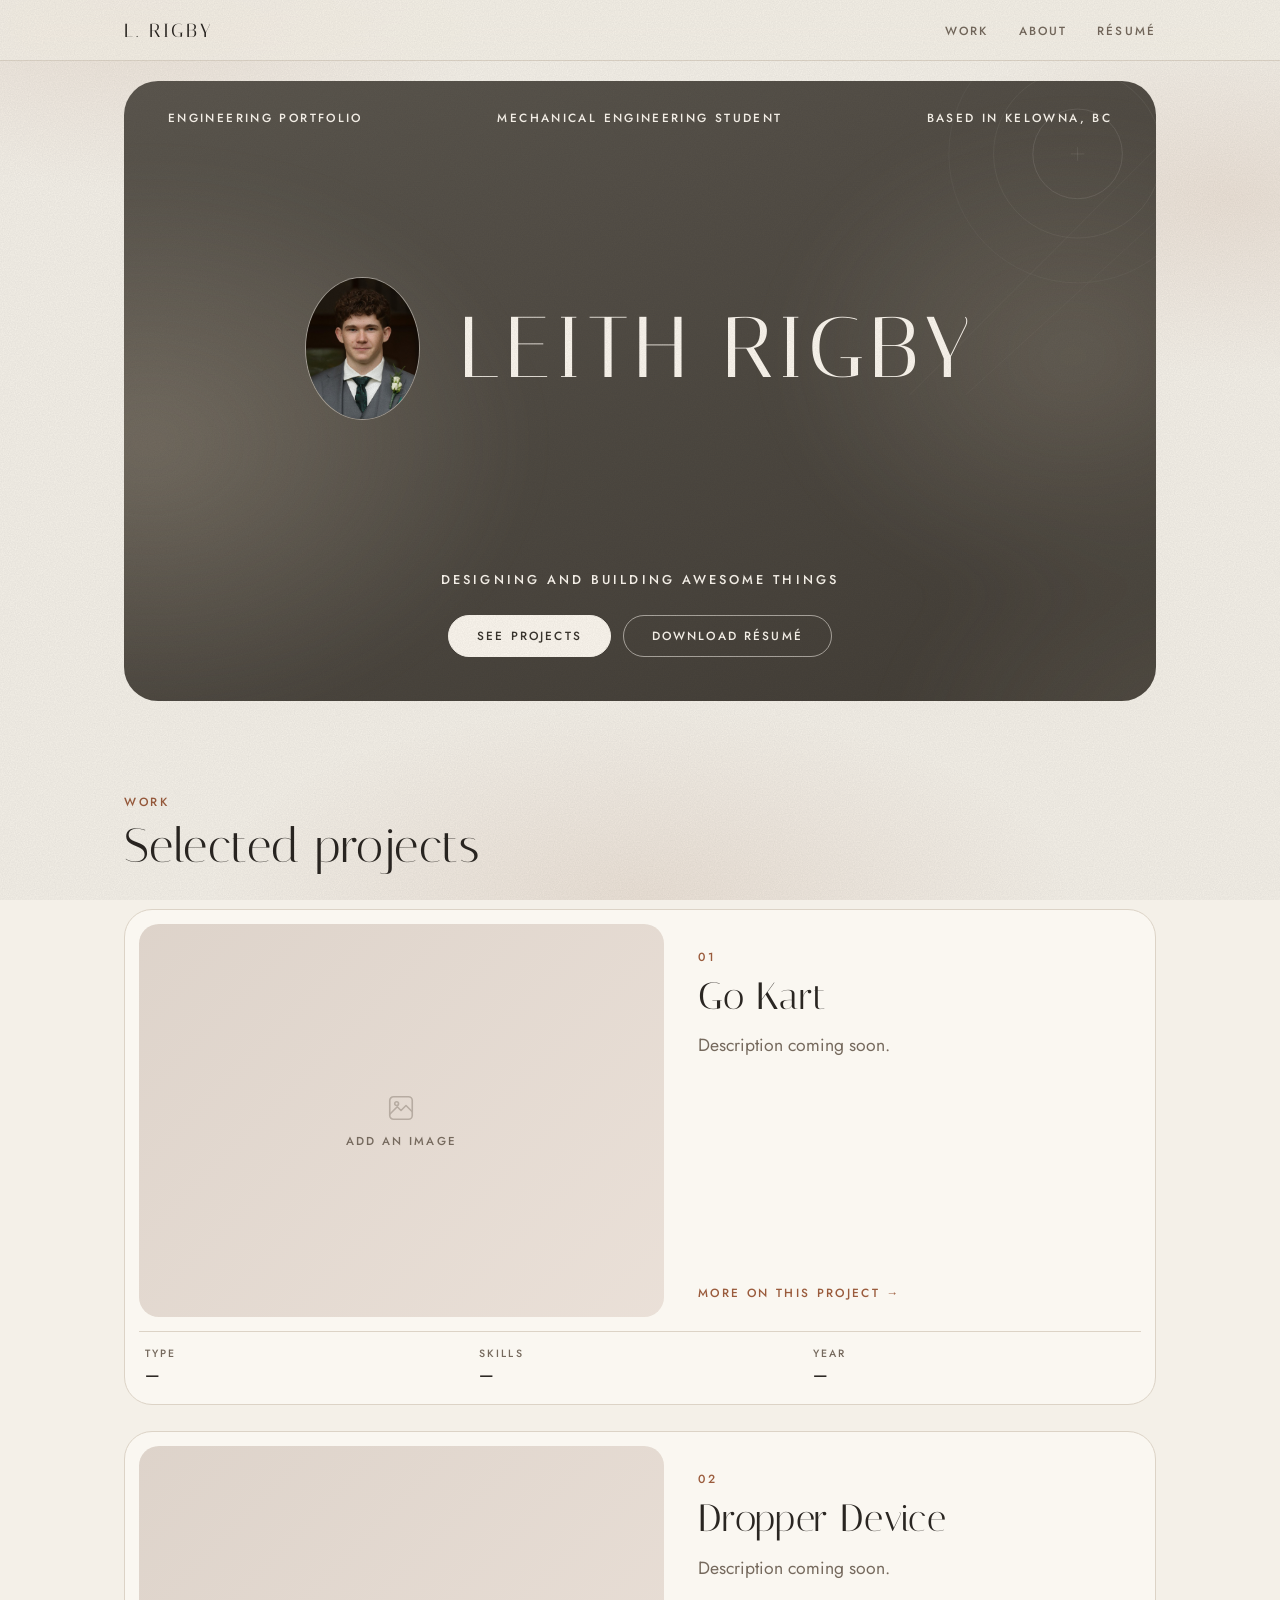
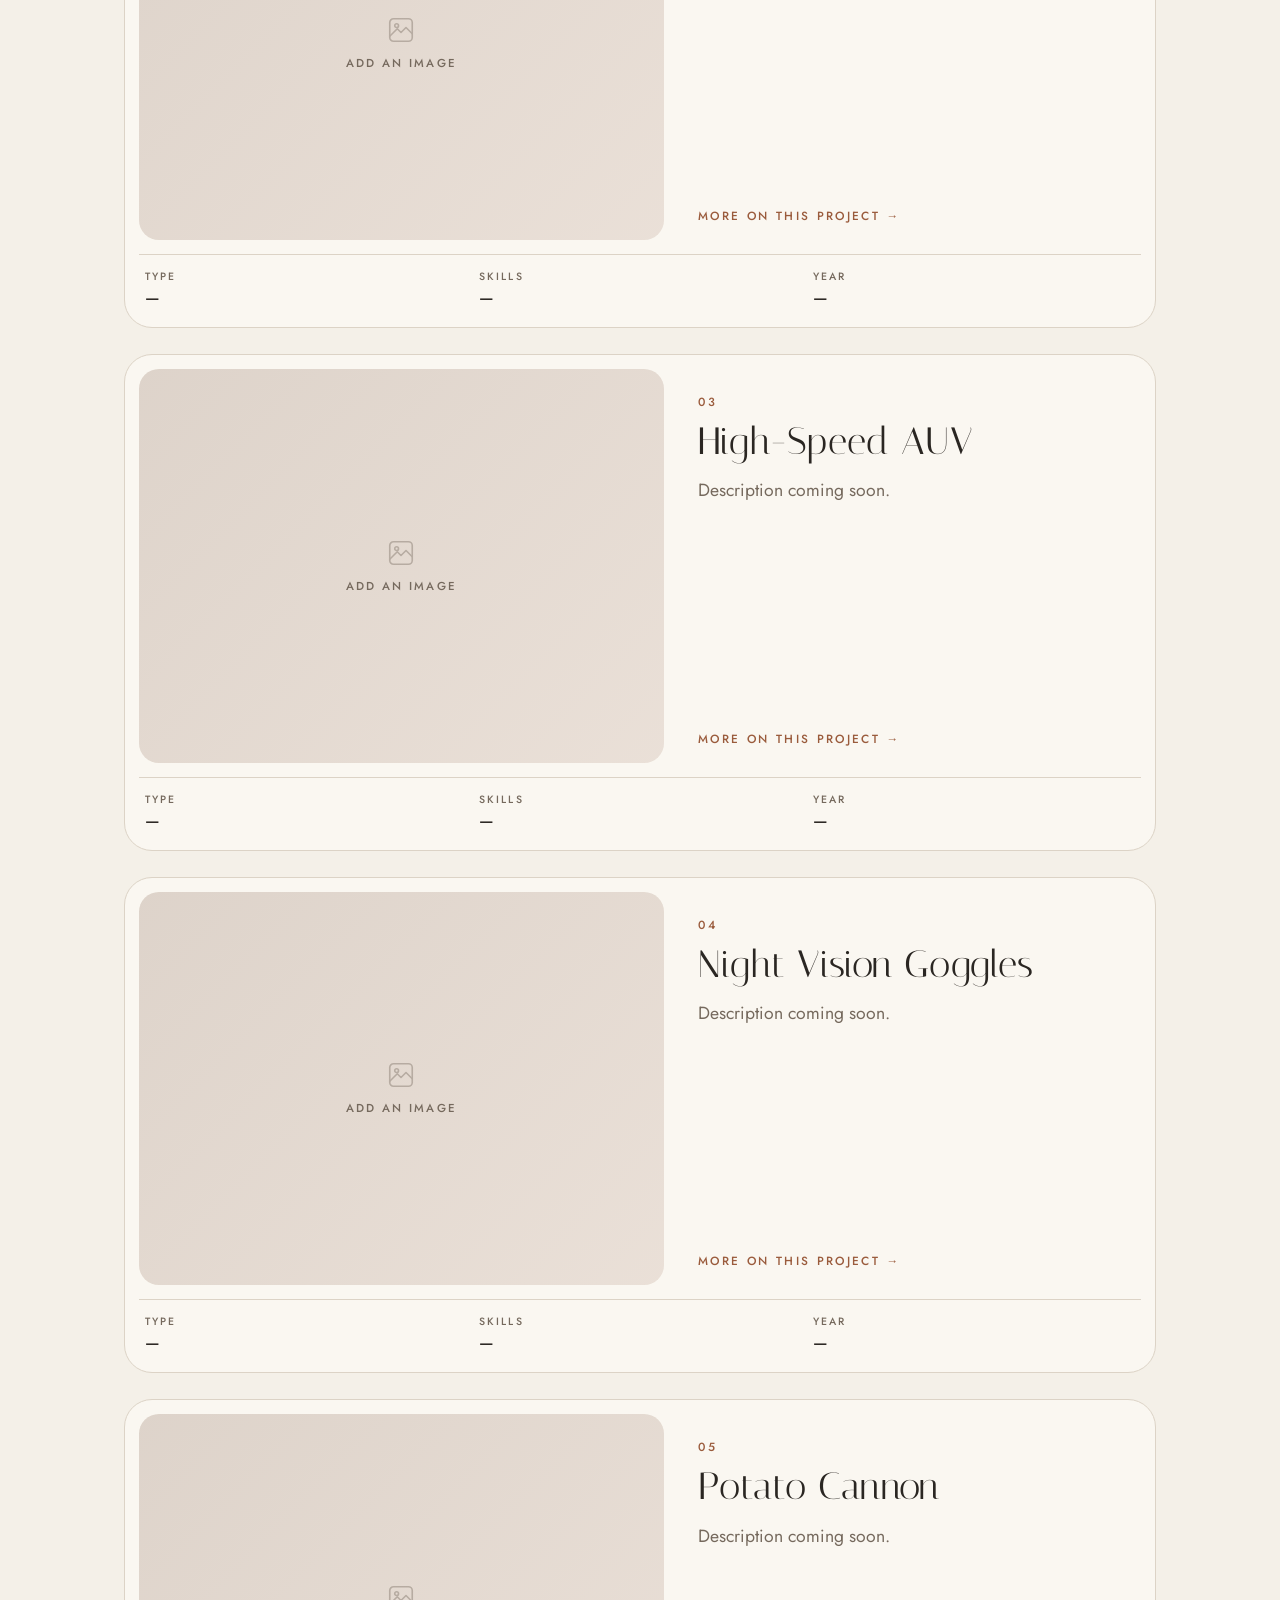
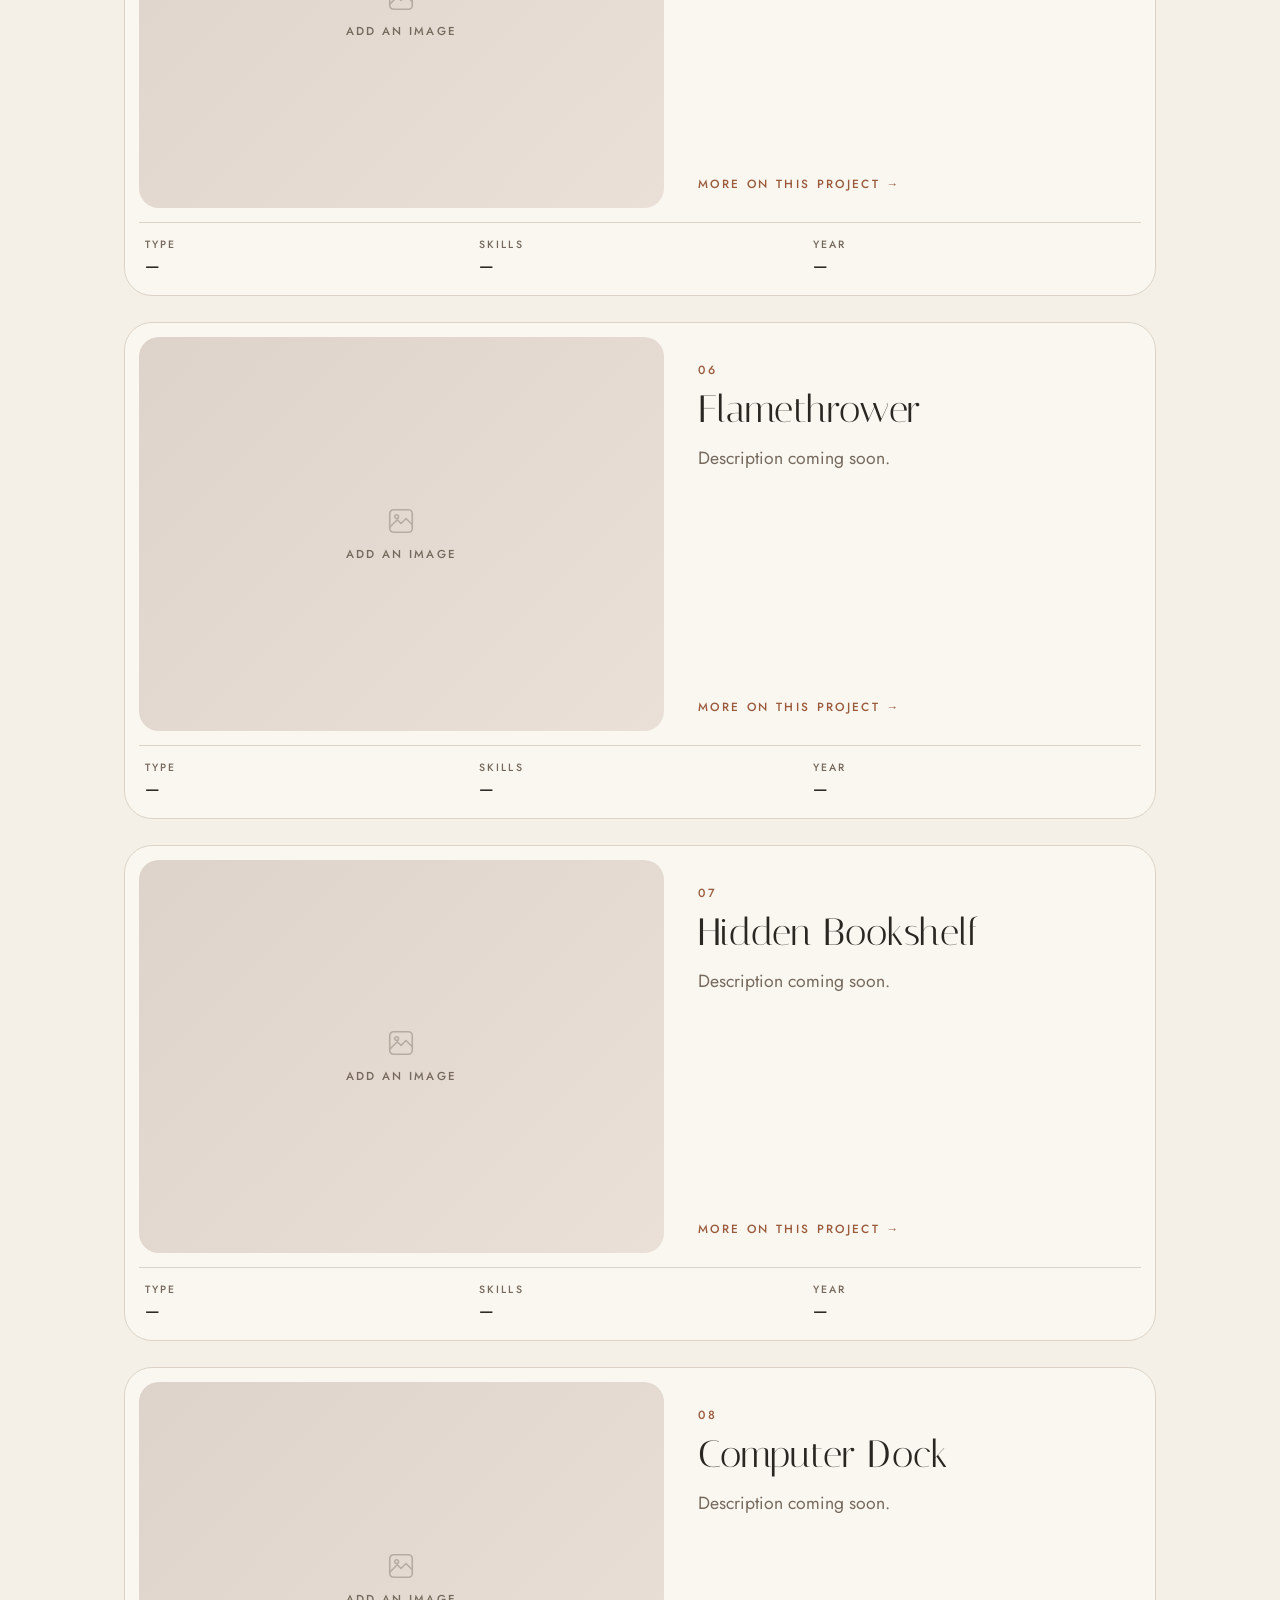
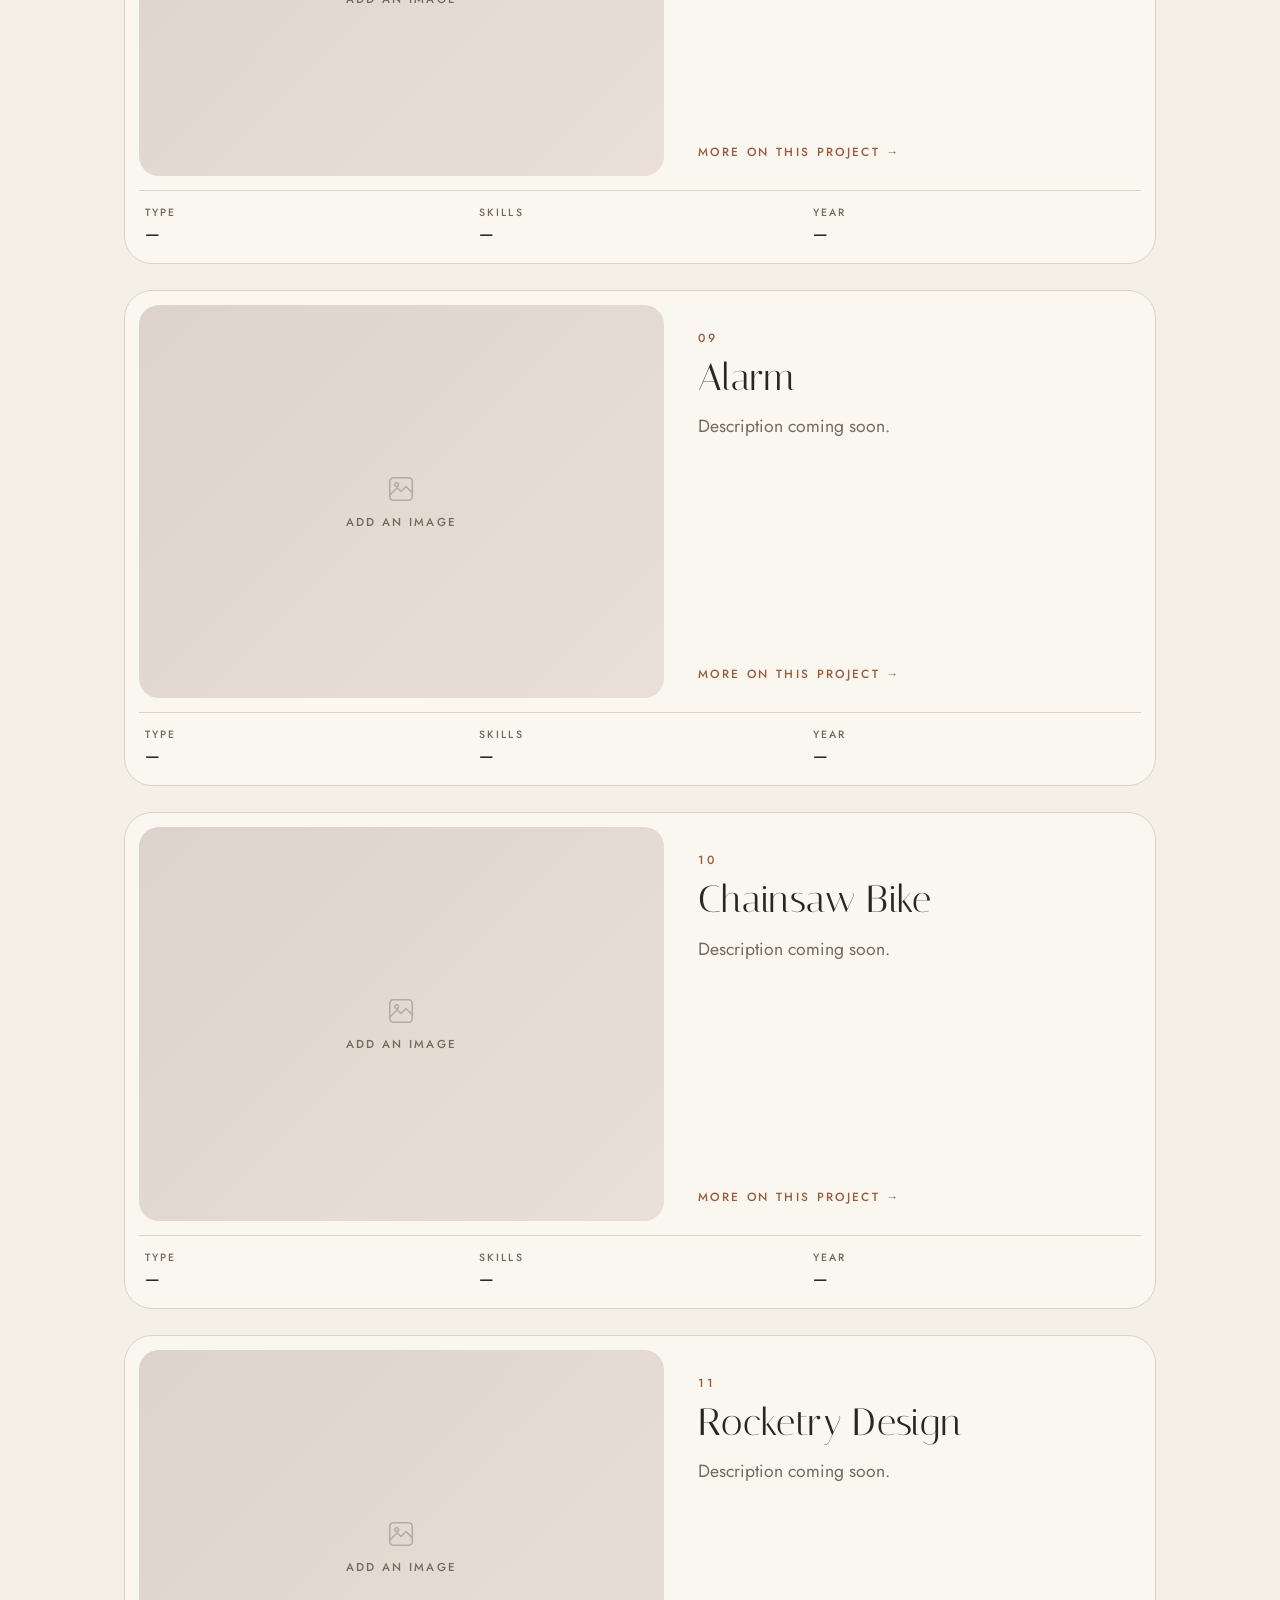
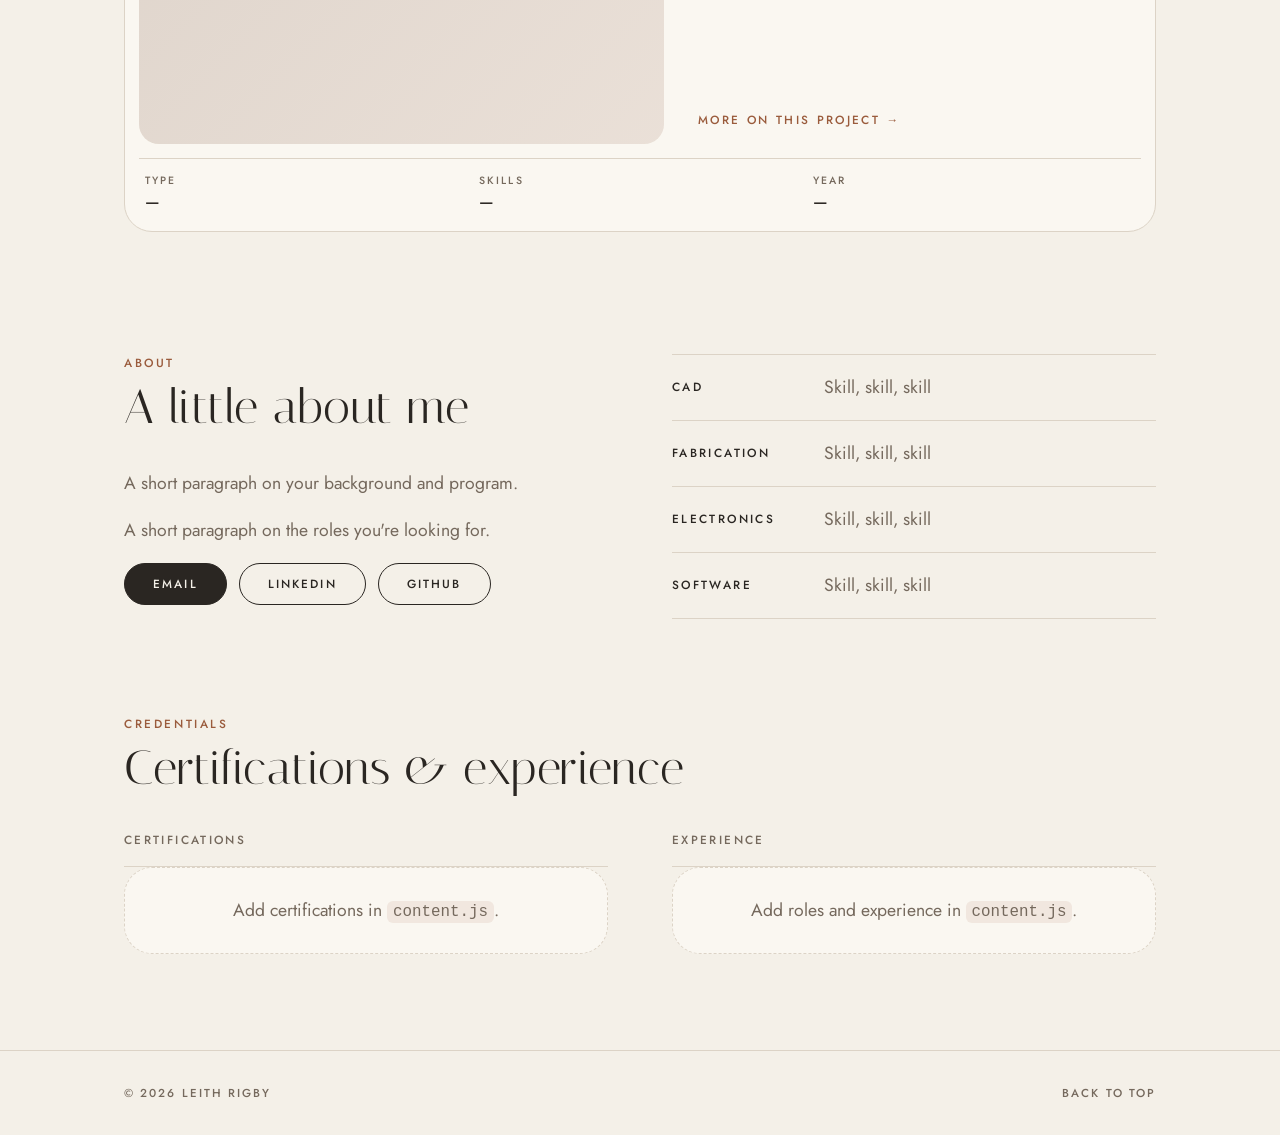
==== commit 30c4a9ab: "Add credentials section, a new project, and hero/background polish - Add Certifications & Experience" ====
--- a/index.html
+++ b/index.html
@@ -34,6 +34,13 @@
     <div><p class="eyebrow">About</p><h2>A little about me</h2><div id="about-text"></div><div class="btns" id="links"></div></div>
     <div id="skills" aria-label="Skills"></div>
   </div></section>
+  <section id="credentials"><div class="wrap">
+    <div class="sec-head"><p class="eyebrow">Credentials</p><h2>Certifications &amp; experience</h2></div>
+    <div class="credentials">
+      <div><p class="sub">Certifications</p><div id="certifications" aria-label="Certifications"></div></div>
+      <div><p class="sub">Experience</p><div id="experience" aria-label="Experience"></div></div>
+    </div>
+  </div></section>
 </main>
 <footer><div class="wrap"><span>© <span id="year"></span> <span data-name></span></span><a href="#">Back to top</a></div></footer>
 <script src="content.js"></script>
--- a/styles.css
+++ b/styles.css
@@ -8,6 +8,7 @@
   --sans:"Jost",-apple-system,BlinkMacSystemFont,"Segoe UI",sans-serif;
   --radius:28px;
   --grain:url("data:image/svg+xml,%3Csvg xmlns='http://www.w3.org/2000/svg' width='220' height='220'%3E%3Cfilter id='n'%3E%3CfeTurbulence type='fractalNoise' baseFrequency='.85' numOctaves='2' stitchTiles='stitch'/%3E%3CfeColorMatrix values='0 0 0 0 0 0 0 0 0 0 0 0 0 0 0 0 0 0 .5 0'/%3E%3C/filter%3E%3Crect width='100%25' height='100%25' filter='url(%23n)'/%3E%3C/svg%3E");
+  --hero-motif:url("data:image/svg+xml,%3Csvg xmlns='http://www.w3.org/2000/svg' viewBox='0 0 1000 560'%3E%3Cg fill='none' stroke='%23FBF6EE'%3E%3Ccircle cx='860' cy='130' r='80' stroke-width='1.2' opacity='.16'/%3E%3Ccircle cx='860' cy='130' r='150' stroke-width='1' opacity='.11'/%3E%3Ccircle cx='860' cy='130' r='230' stroke-width='1' opacity='.07'/%3E%3Cline x1='560' y1='560' x2='1000' y2='120' stroke-width='1' opacity='.08'/%3E%3Cline x1='660' y1='560' x2='1000' y2='250' stroke-width='1' opacity='.06'/%3E%3Cline x1='848' y1='130' x2='872' y2='130' stroke-width='1' opacity='.16'/%3E%3Cline x1='860' y1='118' x2='860' y2='142' stroke-width='1' opacity='.16'/%3E%3C/g%3E%3C/svg%3E");
 }
 @media (prefers-color-scheme:dark){
   :root{
@@ -23,7 +24,13 @@
 @media (prefers-reduced-motion:reduce){html{scroll-behavior:auto}*{transition:none!important}.stone::before{animation:none}}
 body{
   margin:0;color:var(--ink);font:400 1.1rem/1.65 var(--sans);
-  background:var(--bg);-webkit-font-smoothing:antialiased;
+  background:
+    radial-gradient(46% 34% at 10% 0%, var(--accent-soft), transparent 62%),
+    radial-gradient(40% 30% at 96% 22%, var(--accent-soft), transparent 65%),
+    radial-gradient(50% 32% at 50% 100%, var(--accent-soft), transparent 68%),
+    var(--bg);
+  background-attachment:fixed;
+  -webkit-font-smoothing:antialiased;
 }
 body::after{content:"";position:fixed;inset:0;z-index:50;pointer-events:none;background-image:var(--grain);opacity:.14}
 ::selection{background:var(--accent);color:#fff}
@@ -77,6 +84,11 @@
   from{transform:translate3d(-3%,-2%,0) scale(1)}
   to{transform:translate3d(4%,3%,0) scale(1.08)}
 }
+.stone::after{
+  content:"";position:absolute;inset:0;z-index:-1;pointer-events:none;
+  background-image:var(--hero-motif);background-repeat:no-repeat;
+  background-position:top right;background-size:min(560px,65%) auto;
+}
 .stone a:focus-visible{outline-color:var(--on-stone)}
 .stone-top{
   display:grid;grid-template-columns:1fr auto 1fr;align-items:start;gap:16px;
@@ -135,9 +147,10 @@
 .figure img{width:100%;height:100%;object-fit:cover;transition:transform .6s ease}
 a.sheet:hover .figure img{transform:scale(1.04)}
 .placeholder{
-  flex:1;display:flex;align-items:center;justify-content:center;color:var(--muted);
+  flex:1;display:flex;flex-direction:column;align-items:center;justify-content:center;gap:10px;color:var(--muted);
   background:linear-gradient(135deg, rgba(120,108,94,.16), rgba(120,108,94,.06));
 }
+.placeholder svg{opacity:.4}
 .placeholder span{font:500 .72rem var(--sans);letter-spacing:.2em;text-transform:uppercase}
 .body{padding:24px 30px 16px 34px;display:flex;flex-direction:column}
 .sheet-no{font:500 .74rem var(--sans);letter-spacing:.24em;color:var(--accent)}
@@ -162,6 +175,23 @@
 #skills div{display:grid;grid-template-columns:9rem 1fr;gap:8px;border-bottom:1px solid var(--line);padding:18px 0}
 #skills b{font:500 .74rem var(--sans);letter-spacing:.2em;text-transform:uppercase;padding-top:5px}
 #skills span{color:var(--muted)}
+
+/* Credentials: certifications + experience */
+.credentials{display:grid;grid-template-columns:1fr 1fr;gap:64px;align-items:start}
+.sub{margin:0 0 18px;font:500 .74rem var(--sans);letter-spacing:.2em;text-transform:uppercase;color:var(--muted)}
+.empty.small{padding:28px 24px}
+.empty.small p{margin:0}
+#certifications{border-top:1px solid var(--line)}
+.cert{display:flex;justify-content:space-between;align-items:baseline;gap:12px;border-bottom:1px solid var(--line);padding:16px 0}
+.cert b{font:500 1rem var(--sans)}
+.cert span{flex:none;color:var(--muted);font:500 .68rem var(--sans);letter-spacing:.1em;text-transform:uppercase;text-align:right}
+#experience{border-top:1px solid var(--line)}
+.exp{border-bottom:1px solid var(--line);padding:18px 0}
+.exp-top{display:flex;justify-content:space-between;align-items:baseline;gap:12px}
+.exp-top b{font:500 1rem var(--sans)}
+.exp-top span{flex:none;font:500 .68rem var(--sans);letter-spacing:.1em;text-transform:uppercase;color:var(--accent)}
+.exp-org{margin-top:3px;color:var(--muted);font:500 .78rem var(--sans);letter-spacing:.03em}
+.exp p{margin:10px 0 0;color:var(--muted)}
 
 /* Project page */
 .back{display:inline-block;margin:36px 0 0;font:500 .74rem var(--sans);letter-spacing:.2em;text-transform:uppercase;color:var(--accent)}
@@ -178,9 +208,9 @@
 .case section{padding:0 0 34px}
 .case h2{font-size:1.9rem;margin:0 0 10px}
 .case p{margin:0;color:var(--muted)}
-.gallery{display:grid;grid-template-columns:repeat(auto-fit,minmax(280px,1fr));gap:24px;margin:24px 0 48px}
+.gallery{display:grid;grid-template-columns:repeat(auto-fit,minmax(280px,1fr));gap:24px;align-items:start;margin:24px 0 48px}
 .gallery figure{margin:0;border:1px solid var(--line);border-radius:22px;overflow:hidden;background:var(--surface);padding:10px}
-.gallery img{aspect-ratio:4/3;width:100%;object-fit:cover;border-radius:14px}
+.gallery img{width:100%;height:auto;border-radius:14px}
 .gallery .placeholder{aspect-ratio:4/3;border-radius:14px}
 .gallery figcaption{padding:12px 6px 4px;font-size:.92rem;color:var(--muted)}
 .next{display:block;border-top:1px solid var(--line);margin-top:56px;padding:34px 0;text-decoration:none;font:400 clamp(1.8rem,4vw,2.6rem) var(--display);color:var(--ink);transition:color .2s}
@@ -222,6 +252,7 @@
   .sheet{grid-template-columns:1fr}
   .body{padding:22px 12px 8px}
   .about{grid-template-columns:1fr;gap:40px}
+  .credentials{grid-template-columns:1fr;gap:40px}
   #skills div{grid-template-columns:1fr;gap:0}
   .results div,.results div + div{padding:20px 0;border-left:0}
   .results div + div{border-top:1px solid var(--line)}
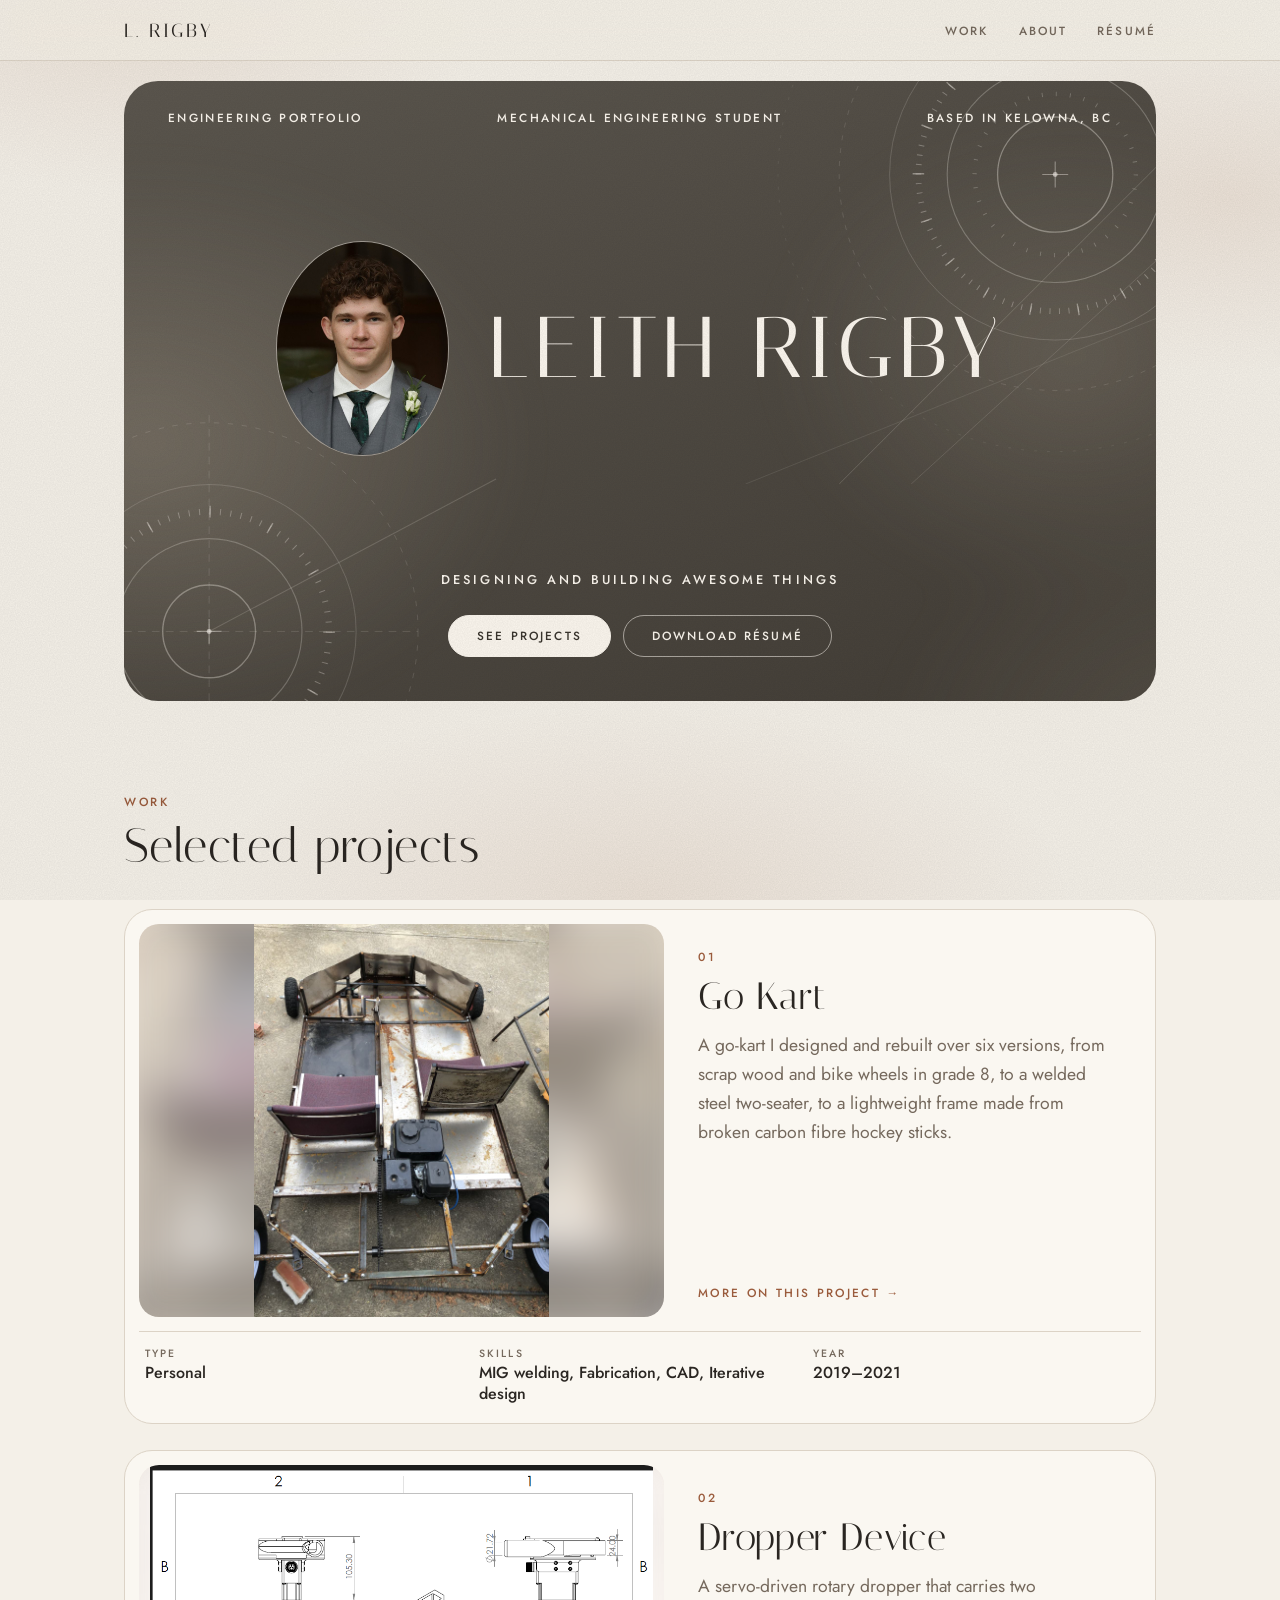
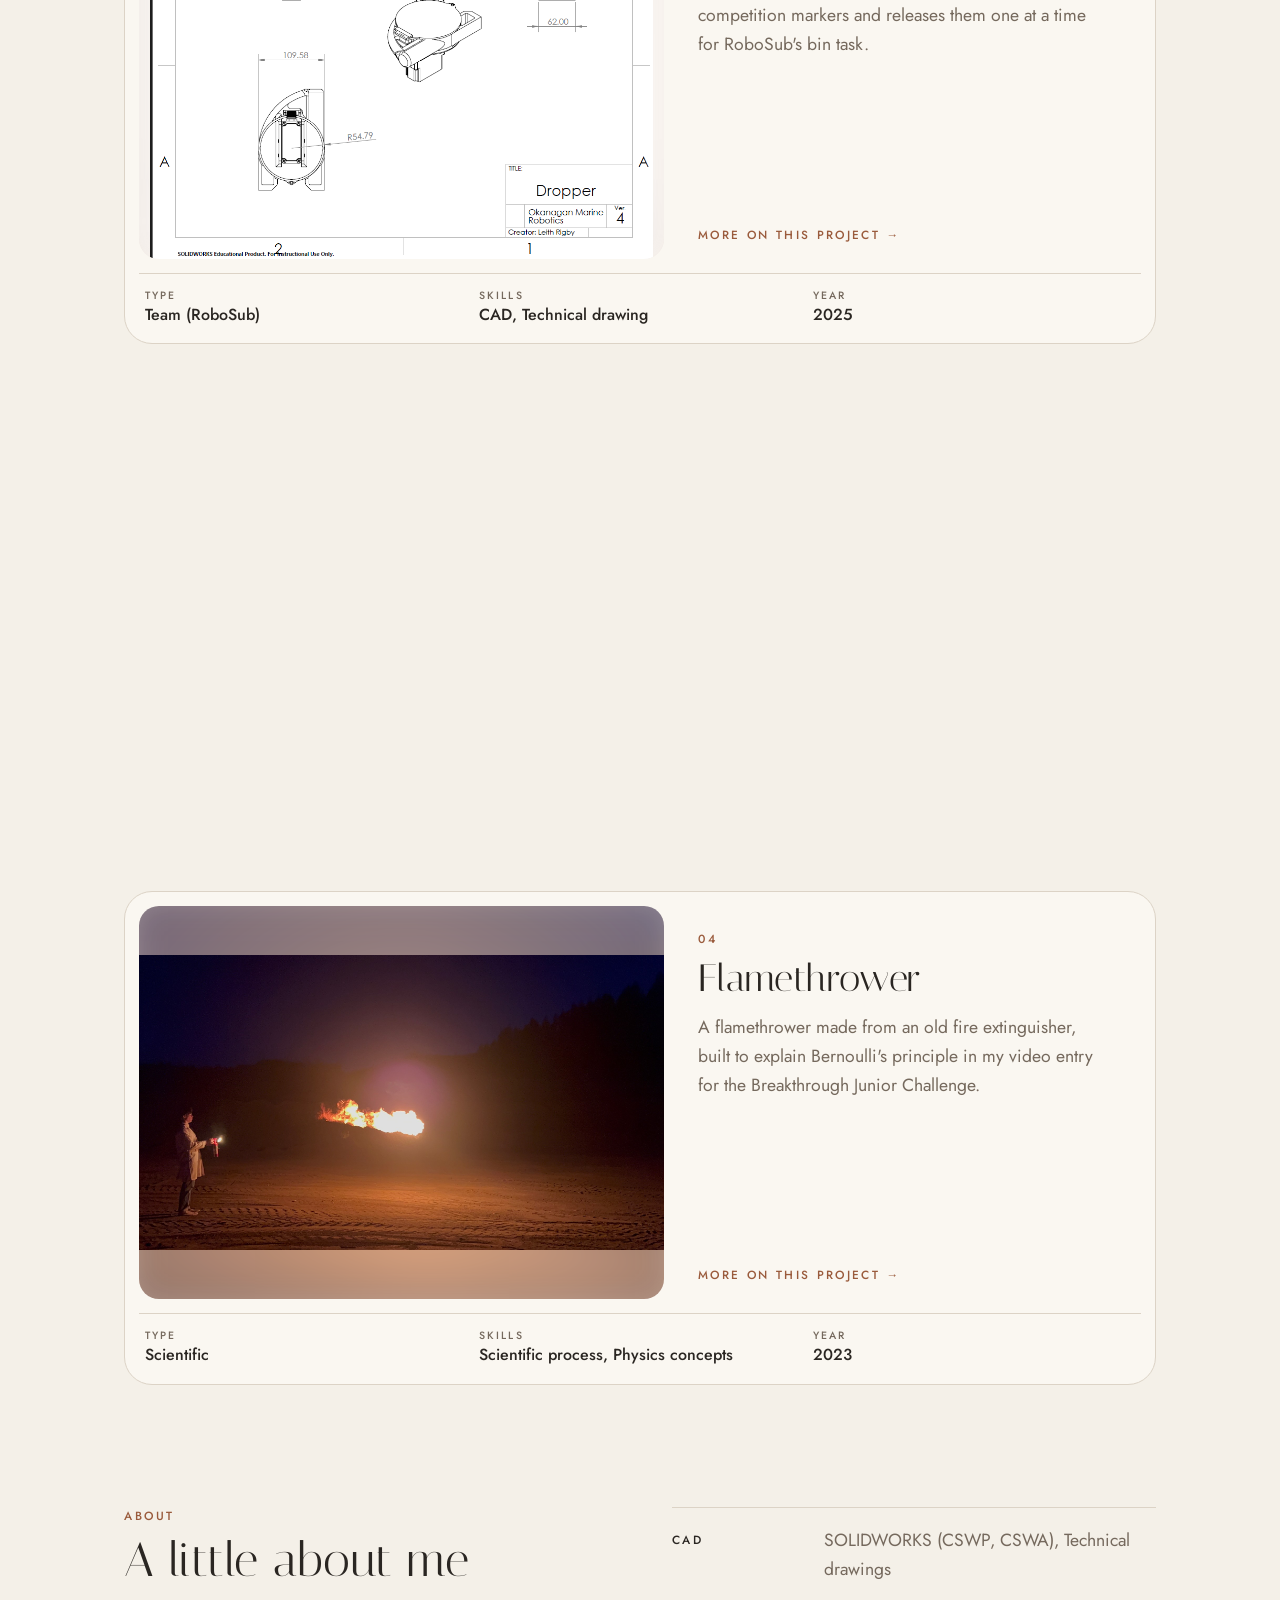
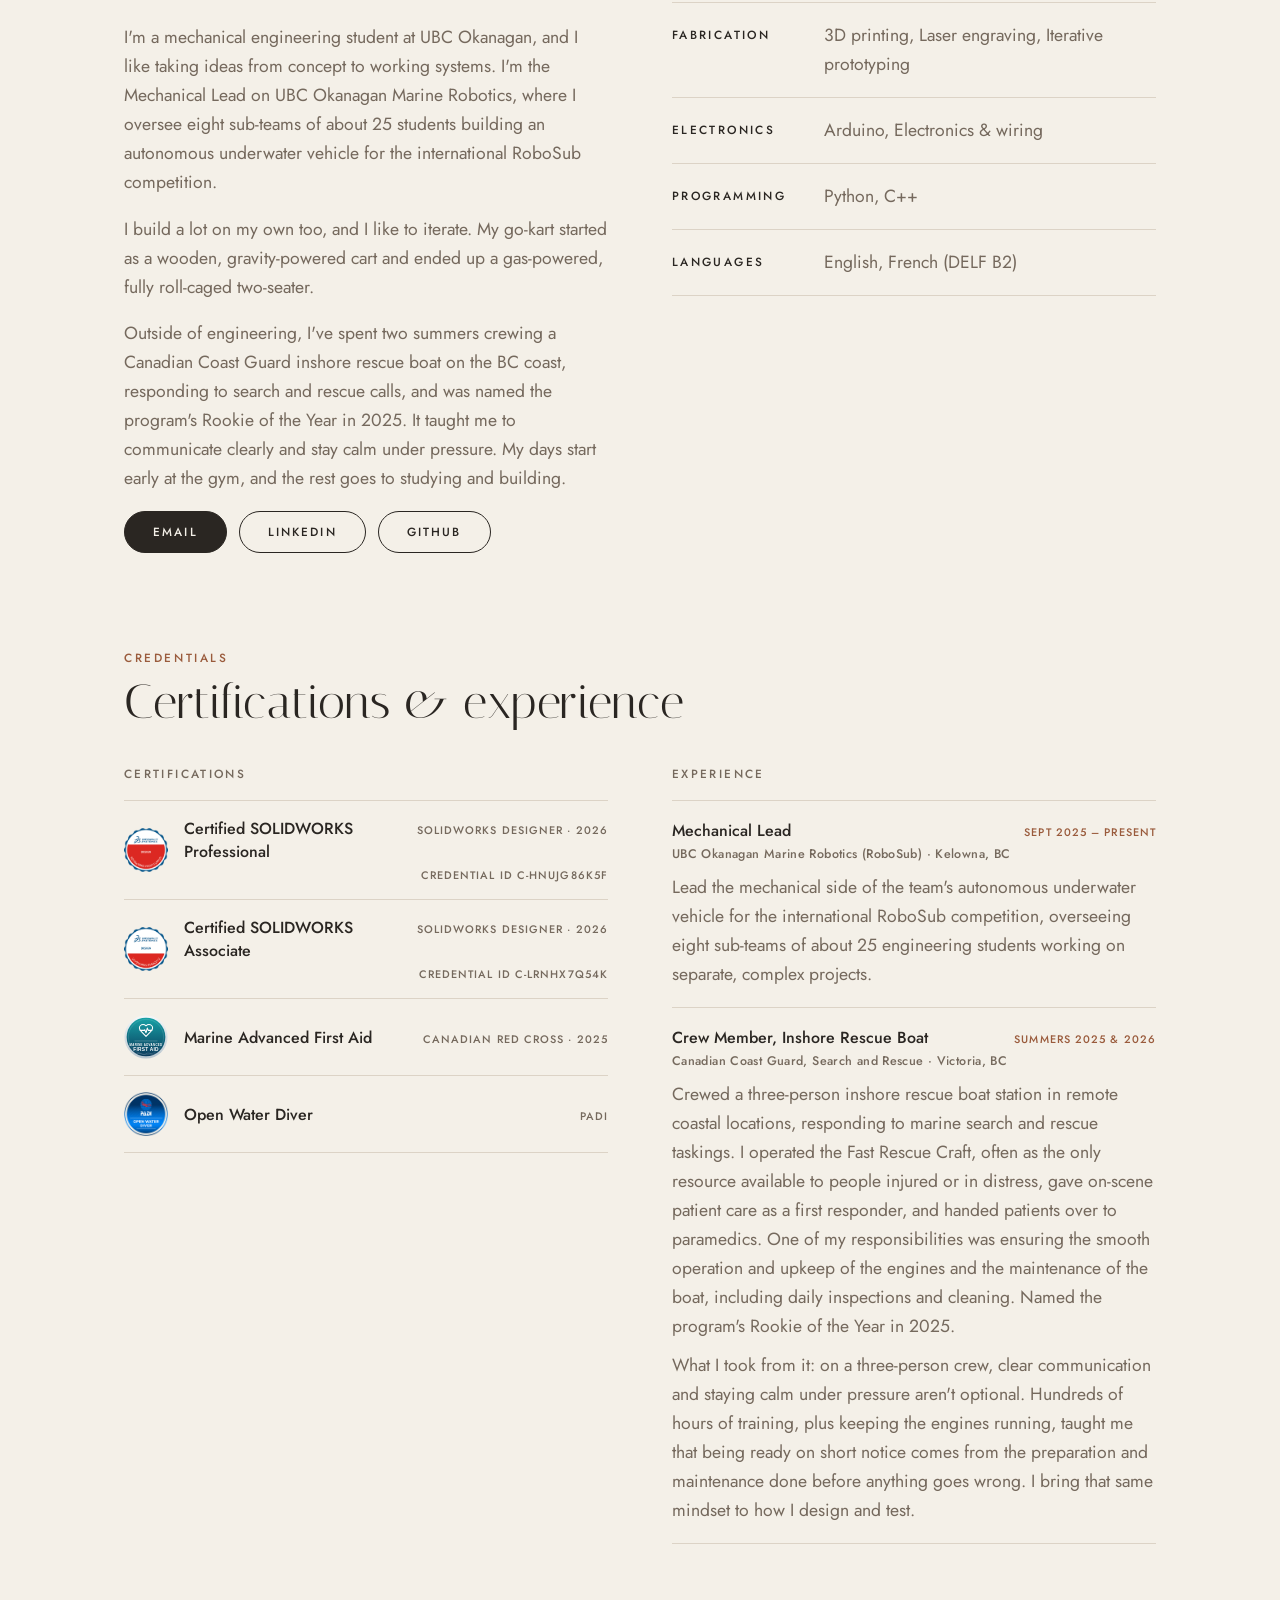
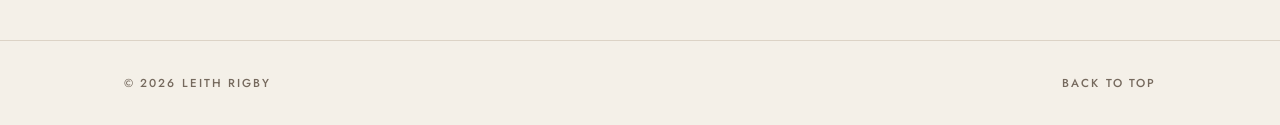
==== commit fbbc4b27: "Write up Go Kart, Flamethrower and AUV control; hide unfinished projects - Hide projects without wri" ====
--- a/index.html
+++ b/index.html
@@ -13,7 +13,7 @@
 <body>
 <nav><div class="wrap">
   <a id="mark" href="index.html"></a>
-  <ul><li><a href="index.html#work">Work</a></li><li><a href="index.html#about">About</a></li><li><a data-resume href="#">Résumé</a></li></ul>
+  <ul><li><a href="index.html#work-experience">Work</a></li><li><a href="index.html#about">About</a></li><li><a data-resume href="#">Résumé</a></li></ul>
 </div></nav>
 <header class="hero"><div class="wrap">
   <div class="stone">
@@ -38,7 +38,7 @@
     <div class="sec-head"><p class="eyebrow">Credentials</p><h2>Certifications &amp; experience</h2></div>
     <div class="credentials">
       <div><p class="sub">Certifications</p><div id="certifications" aria-label="Certifications"></div></div>
-      <div><p class="sub">Experience</p><div id="experience" aria-label="Experience"></div></div>
+      <div id="work-experience"><p class="sub">Experience</p><div id="experience" aria-label="Experience"></div></div>
     </div>
   </div></section>
 </main>
--- a/styles.css
+++ b/styles.css
@@ -8,7 +8,8 @@
   --sans:"Jost",-apple-system,BlinkMacSystemFont,"Segoe UI",sans-serif;
   --radius:28px;
   --grain:url("data:image/svg+xml,%3Csvg xmlns='http://www.w3.org/2000/svg' width='220' height='220'%3E%3Cfilter id='n'%3E%3CfeTurbulence type='fractalNoise' baseFrequency='.85' numOctaves='2' stitchTiles='stitch'/%3E%3CfeColorMatrix values='0 0 0 0 0 0 0 0 0 0 0 0 0 0 0 0 0 0 .5 0'/%3E%3C/filter%3E%3Crect width='100%25' height='100%25' filter='url(%23n)'/%3E%3C/svg%3E");
-  --hero-motif:url("data:image/svg+xml,%3Csvg xmlns='http://www.w3.org/2000/svg' viewBox='0 0 1000 560'%3E%3Cg fill='none' stroke='%23FBF6EE'%3E%3Ccircle cx='860' cy='130' r='80' stroke-width='1.2' opacity='.16'/%3E%3Ccircle cx='860' cy='130' r='150' stroke-width='1' opacity='.11'/%3E%3Ccircle cx='860' cy='130' r='230' stroke-width='1' opacity='.07'/%3E%3Cline x1='560' y1='560' x2='1000' y2='120' stroke-width='1' opacity='.08'/%3E%3Cline x1='660' y1='560' x2='1000' y2='250' stroke-width='1' opacity='.06'/%3E%3Cline x1='848' y1='130' x2='872' y2='130' stroke-width='1' opacity='.16'/%3E%3Cline x1='860' y1='118' x2='860' y2='142' stroke-width='1' opacity='.16'/%3E%3C/g%3E%3C/svg%3E");
+  --hero-motif:url("data:image/svg+xml,%3Csvg xmlns='http://www.w3.org/2000/svg' viewBox='0 0 1000 560'%3E%3Cg fill='none' stroke='%23FBF6EE'%3E%3Ccircle cx='860' cy='130' r='80' stroke-width='1.8' opacity='0.36'/%3E%3Ccircle cx='860' cy='130' r='150' stroke-width='1.5' opacity='0.26'/%3E%3Ccircle cx='860' cy='130' r='230' stroke-width='1.3' opacity='0.17'/%3E%3Ccircle cx='860' cy='130' r='190' stroke-width='8' opacity='0.32' stroke-dasharray='1.3 11.96'/%3E%3Ccircle cx='860' cy='130' r='190' stroke-width='16' opacity='0.4' stroke-dasharray='1.9 64.42'/%3E%3Ccircle cx='860' cy='130' r='112' stroke-width='6' opacity='0.26' stroke-dasharray='1.2 18.35'/%3E%3Ccircle cx='860' cy='130' r='300' stroke-width='1.2' opacity='0.15' stroke-dasharray='7 11'/%3E%3Ccircle cx='860' cy='130' r='385' stroke-width='1.1' opacity='0.1' stroke-dasharray='4 14'/%3E%3Cline x1='560' y1='560' x2='1000' y2='120' stroke-width='1.3' opacity='0.19'/%3E%3Cline x1='660' y1='560' x2='1000' y2='250' stroke-width='1.3' opacity='0.14'/%3E%3Cline x1='430' y1='560' x2='1000' y2='330' stroke-width='1.2' opacity='0.11'/%3E%3Cline x1='842' y1='130' x2='878' y2='130' stroke-width='1.5' opacity='0.42'/%3E%3Cline x1='860' y1='112' x2='860' y2='148' stroke-width='1.5' opacity='0.42'/%3E%3Ccircle cx='860' cy='130' r='3.4' stroke-width='0' opacity='0.6' fill='%23FBF6EE'/%3E%3C/g%3E%3C/svg%3E");
+  --hero-motif-b:url("data:image/svg+xml,%3Csvg xmlns='http://www.w3.org/2000/svg' viewBox='0 0 800 480'%3E%3Cg fill='none' stroke='%23FBF6EE'%3E%3Ccircle cx='110' cy='390' r='60' stroke-width='1.8' opacity='0.34'/%3E%3Ccircle cx='110' cy='390' r='120' stroke-width='1.5' opacity='0.24'/%3E%3Ccircle cx='110' cy='390' r='190' stroke-width='1.3' opacity='0.16'/%3E%3Ccircle cx='110' cy='390' r='155' stroke-width='8' opacity='0.3' stroke-dasharray='1.3 12.23'/%3E%3Ccircle cx='110' cy='390' r='155' stroke-width='15' opacity='0.38' stroke-dasharray='1.9 79.26'/%3E%3Ccircle cx='110' cy='390' r='270' stroke-width='1.2' opacity='0.14' stroke-dasharray='7 11'/%3E%3Cline x1='110' y1='390' x2='480.83798900074936' y2='192.82194362992587' stroke-width='1.3' opacity='0.17'/%3E%3Cline x1='0' y1='390' x2='380' y2='390' stroke-width='1.2' opacity='0.14' stroke-dasharray='10 8'/%3E%3Cline x1='110' y1='480' x2='110' y2='110' stroke-width='1.2' opacity='0.14' stroke-dasharray='10 8'/%3E%3Cline x1='94' y1='390' x2='126' y2='390' stroke-width='1.5' opacity='0.42'/%3E%3Cline x1='110' y1='374' x2='110' y2='406' stroke-width='1.5' opacity='0.42'/%3E%3Ccircle cx='110' cy='390' r='3.2' stroke-width='0' opacity='0.6' fill='%23FBF6EE'/%3E%3C/g%3E%3C/svg%3E");
 }
 @media (prefers-color-scheme:dark){
   :root{
@@ -86,8 +87,8 @@
 }
 .stone::after{
   content:"";position:absolute;inset:0;z-index:-1;pointer-events:none;
-  background-image:var(--hero-motif);background-repeat:no-repeat;
-  background-position:top right;background-size:min(560px,65%) auto;
+  background-image:var(--hero-motif),var(--hero-motif-b);background-repeat:no-repeat;
+  background-position:top right,bottom left;background-size:min(720px,72%) auto,min(620px,60%) auto;
 }
 .stone a:focus-visible{outline-color:var(--on-stone)}
 .stone-top{
@@ -98,7 +99,7 @@
 .stone-top span:last-child{text-align:right}
 .hero-mid{display:flex;align-items:center;justify-content:center;gap:clamp(20px,3vw,40px)}
 .headshot{
-  flex:none;width:clamp(84px,9vw,118px);aspect-ratio:4/5;border-radius:50%;overflow:hidden;
+  flex:none;width:clamp(120px,13.5vw,176px);aspect-ratio:4/5;border-radius:50%;overflow:hidden;
   background:rgba(255,248,238,.10);border:1px solid rgba(255,248,238,.38);
   display:flex;align-items:center;justify-content:center;
   font:400 clamp(1.6rem,3vw,2.3rem) var(--display);letter-spacing:.08em;color:var(--on-stone);
@@ -142,10 +143,11 @@
 }
 a.sheet:hover{box-shadow:var(--shadow);transform:translateY(-3px);border-color:color-mix(in srgb, var(--ink) 28%, var(--line))}
 .sheet.static{grid-template-columns:1fr}
-.figure{aspect-ratio:4/3;overflow:hidden;display:flex;border-radius:20px;background:var(--accent-soft)}
+.figure{position:relative;isolation:isolate;aspect-ratio:4/3;overflow:hidden;display:flex;border-radius:20px;background:var(--accent-soft)}
 .figure.wide{aspect-ratio:16/9}
-.figure img{width:100%;height:100%;object-fit:cover;transition:transform .6s ease}
-a.sheet:hover .figure img{transform:scale(1.04)}
+.figure img{position:relative;width:100%;height:100%;object-fit:contain;transition:transform .6s ease}
+.figure .backdrop{position:absolute;inset:-28px;width:calc(100% + 56px);height:calc(100% + 56px);max-width:none;object-fit:cover;filter:blur(24px) saturate(1.1);opacity:.55;z-index:-1}
+a.sheet:hover .figure img:not(.backdrop){transform:scale(1.03)}
 .placeholder{
   flex:1;display:flex;flex-direction:column;align-items:center;justify-content:center;gap:10px;color:var(--muted);
   background:linear-gradient(135deg, rgba(120,108,94,.16), rgba(120,108,94,.06));
@@ -160,7 +162,7 @@
 .titleblock{grid-column:1/-1;display:flex;flex-wrap:wrap;margin-top:14px;border-top:1px solid var(--line)}
 .titleblock div{padding:14px 18px 4px 6px;min-width:0;flex:1 1 120px}
 .titleblock small{display:block;font:500 .66rem var(--sans);letter-spacing:.2em;text-transform:uppercase;color:var(--muted);margin-bottom:2px}
-.titleblock b{font:500 1rem var(--sans);display:block;overflow:hidden;text-overflow:ellipsis;white-space:nowrap}
+.titleblock b{font:500 1rem/1.3 var(--sans);display:block}
 
 /* Empty state */
 .empty{border:1px dashed var(--line);background:var(--surface);border-radius:var(--radius);padding:56px 32px;text-align:center}
@@ -182,9 +184,15 @@
 .empty.small{padding:28px 24px}
 .empty.small p{margin:0}
 #certifications{border-top:1px solid var(--line)}
-.cert{display:flex;justify-content:space-between;align-items:baseline;gap:12px;border-bottom:1px solid var(--line);padding:16px 0}
+.cert{display:flex;align-items:center;gap:16px;border-bottom:1px solid var(--line);padding:16px 0}
+.cert-badge{width:44px;height:44px;flex:none;object-fit:contain}
+.cert-badge.icon{display:flex;align-items:center;justify-content:center;border:1px solid var(--line);border-radius:50%;color:var(--accent)}
+.cert-badge.icon svg{width:22px;height:22px}
+.cert-body{flex:1;min-width:0}
+.cert-head{display:flex;justify-content:space-between;align-items:baseline;gap:12px}
 .cert b{font:500 1rem var(--sans)}
 .cert span{flex:none;color:var(--muted);font:500 .68rem var(--sans);letter-spacing:.1em;text-transform:uppercase;text-align:right}
+.cert-id{display:block;margin-top:4px;color:var(--muted);font:400 .78rem var(--sans);letter-spacing:.02em}
 #experience{border-top:1px solid var(--line)}
 .exp{border-bottom:1px solid var(--line);padding:18px 0}
 .exp-top{display:flex;justify-content:space-between;align-items:baseline;gap:12px}
@@ -208,11 +216,17 @@
 .case section{padding:0 0 34px}
 .case h2{font-size:1.9rem;margin:0 0 10px}
 .case p{margin:0;color:var(--muted)}
-.gallery{display:grid;grid-template-columns:repeat(auto-fit,minmax(280px,1fr));gap:24px;align-items:start;margin:24px 0 48px}
+.gallery{display:grid;grid-template-columns:repeat(auto-fill,minmax(min(100%,440px),1fr));gap:24px;align-items:start;margin:24px 0 48px}
+.gallery:not(.photos) figure.wide{grid-column:1/-1}
 .gallery figure{margin:0;border:1px solid var(--line);border-radius:22px;overflow:hidden;background:var(--surface);padding:10px}
 .gallery img{width:100%;height:auto;border-radius:14px}
+.gallery video{display:block;width:100%;height:auto;max-height:80vh;object-fit:contain;background:#111;border-radius:14px}
 .gallery .placeholder{aspect-ratio:4/3;border-radius:14px}
 .gallery figcaption{padding:12px 6px 4px;font-size:.92rem;color:var(--muted)}
+.version{display:grid;grid-template-columns:8rem 1fr;gap:32px;align-items:start;padding:28px 0 8px;border-top:1px solid var(--line)}
+.version-label{position:sticky;top:88px;margin:0;font:400 clamp(1.8rem,3vw,2.4rem)/1 var(--display);color:var(--ink)}
+.gallery.photos{display:block;columns:2 260px;column-gap:20px;margin:0}
+.gallery.photos figure{break-inside:avoid;margin:0 0 20px}
 .next{display:block;border-top:1px solid var(--line);margin-top:56px;padding:34px 0;text-decoration:none;font:400 clamp(1.8rem,4vw,2.6rem) var(--display);color:var(--ink);transition:color .2s}
 .next small{display:block;font:500 .72rem var(--sans);letter-spacing:.22em;text-transform:uppercase;color:var(--muted);margin-bottom:6px}
 .next:hover{color:var(--accent)}
@@ -230,6 +244,7 @@
     transition:opacity .8s var(--ease) var(--d,0s), translate .8s var(--ease) var(--d,0s);
   }
   .js .reveal.in{opacity:1;translate:0 0}
+  .js .reveal[id]{scroll-margin-top:28px}  /* link targets: offset the 28px slide-in so they don't end up under the nav */
   .js .sheet.reveal{
     transition:opacity .8s var(--ease) var(--d,0s), translate .8s var(--ease) var(--d,0s),
                box-shadow .3s ease, transform .3s ease, border-color .3s ease;
@@ -253,6 +268,10 @@
   .body{padding:22px 12px 8px}
   .about{grid-template-columns:1fr;gap:40px}
   .credentials{grid-template-columns:1fr;gap:40px}
+  .cert-head{flex-direction:column;align-items:flex-start;gap:2px}
+  .cert-head span{text-align:left}
+  .version{grid-template-columns:1fr;gap:16px;padding-top:24px}
+  .version-label{position:static}
   #skills div{grid-template-columns:1fr;gap:0}
   .results div,.results div + div{padding:20px 0;border-left:0}
   .results div + div{border-top:1px solid var(--line)}
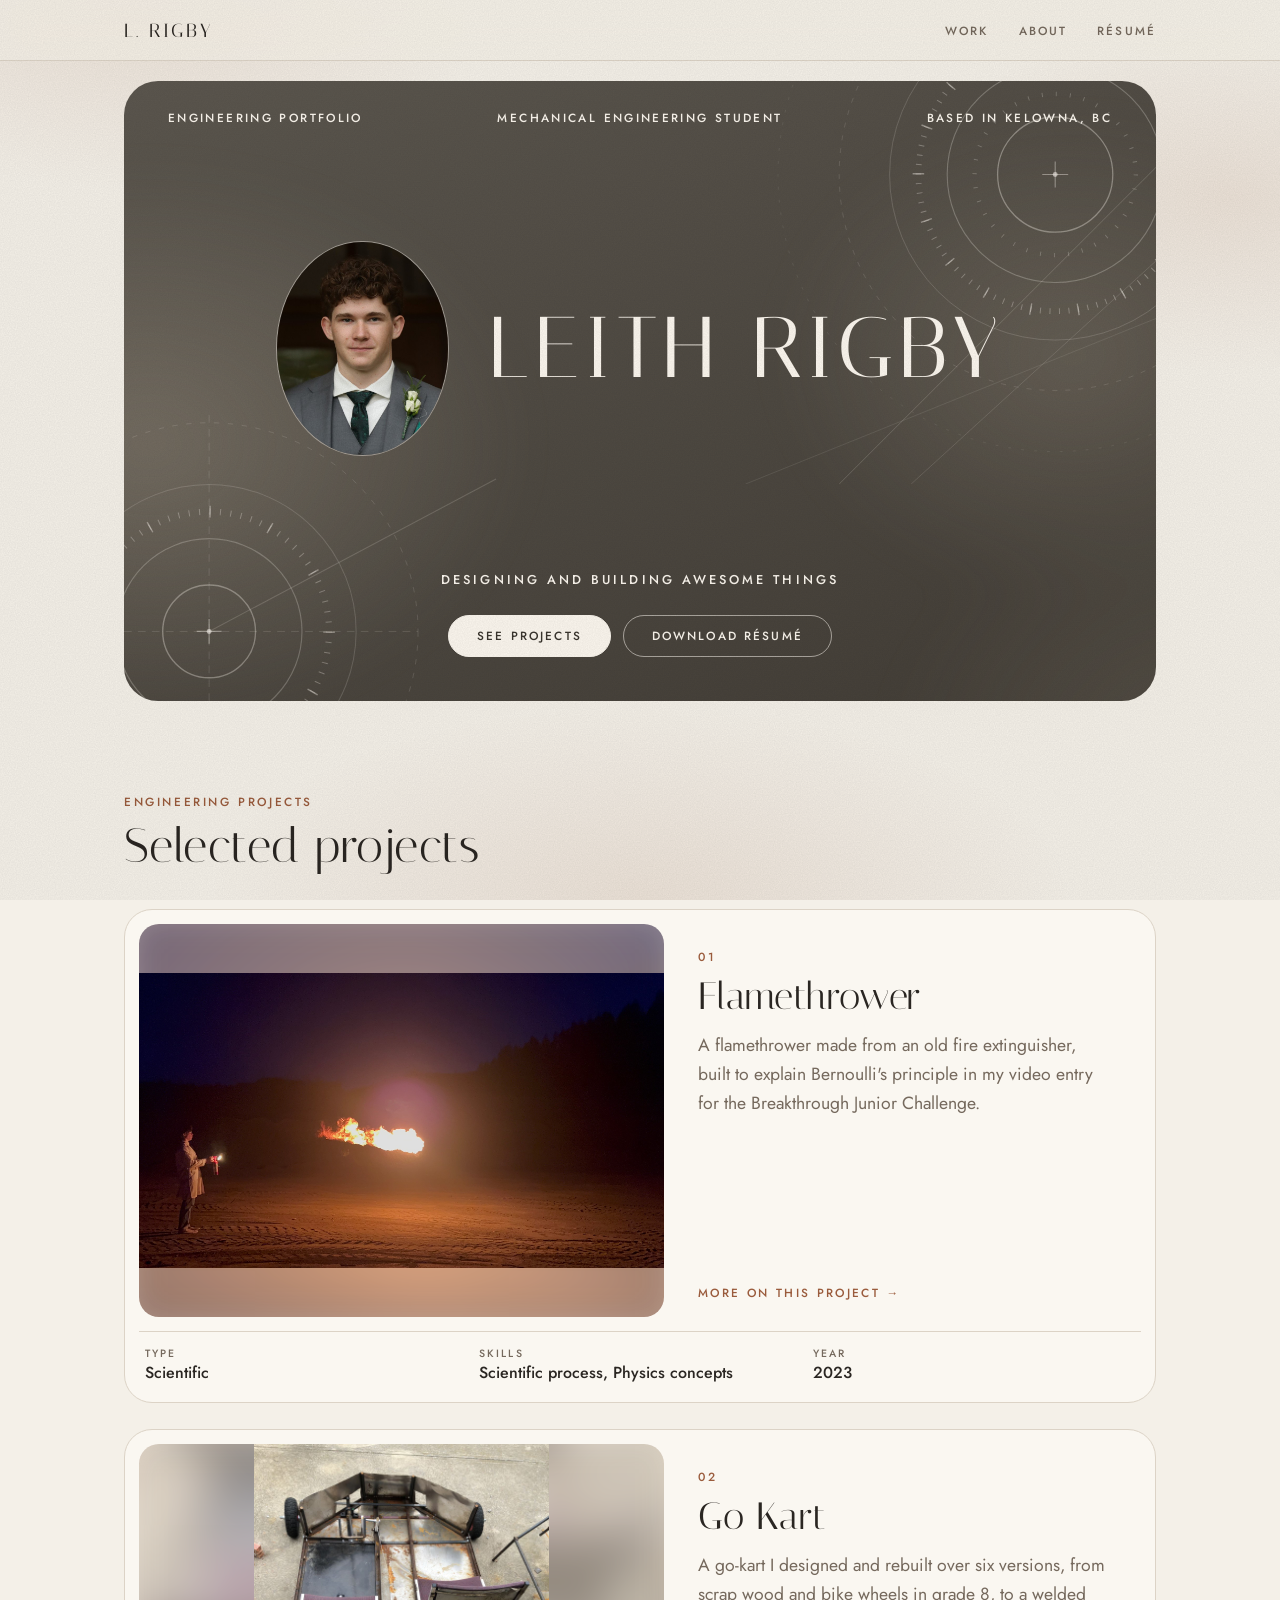
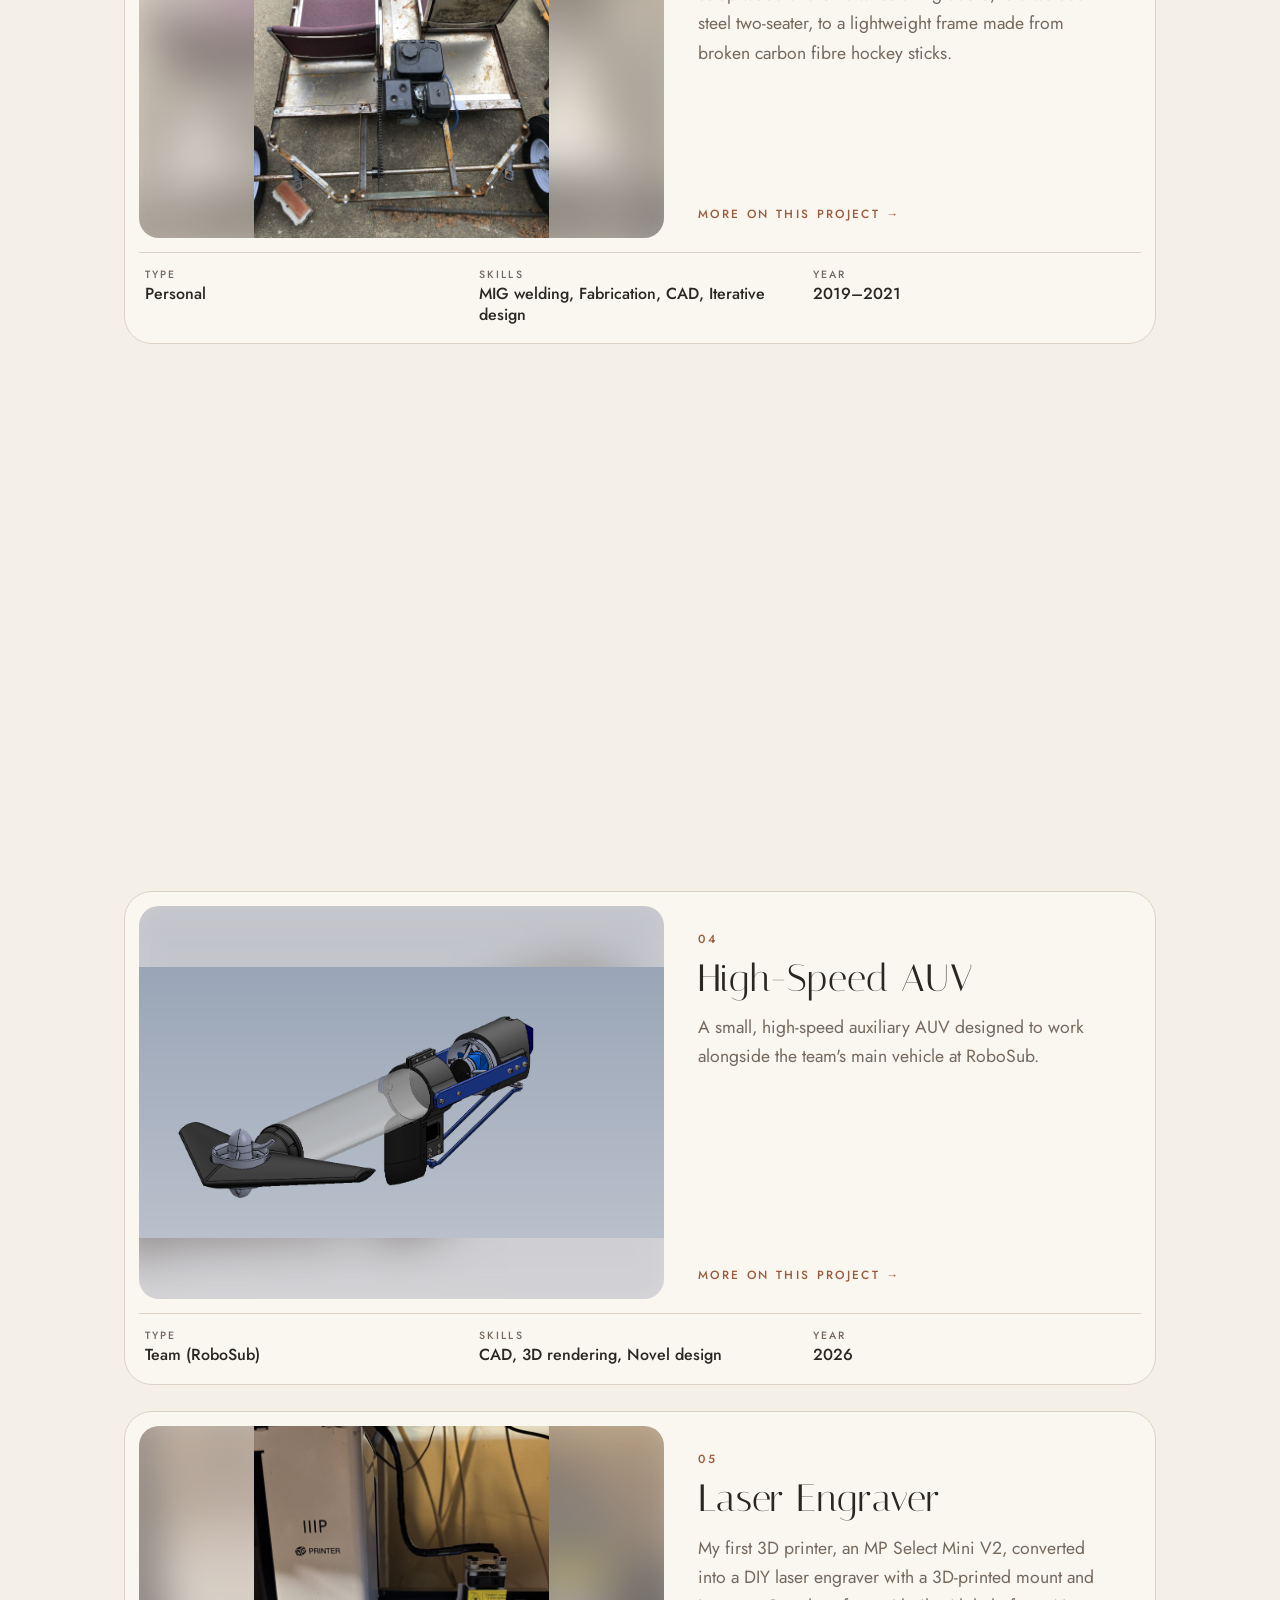
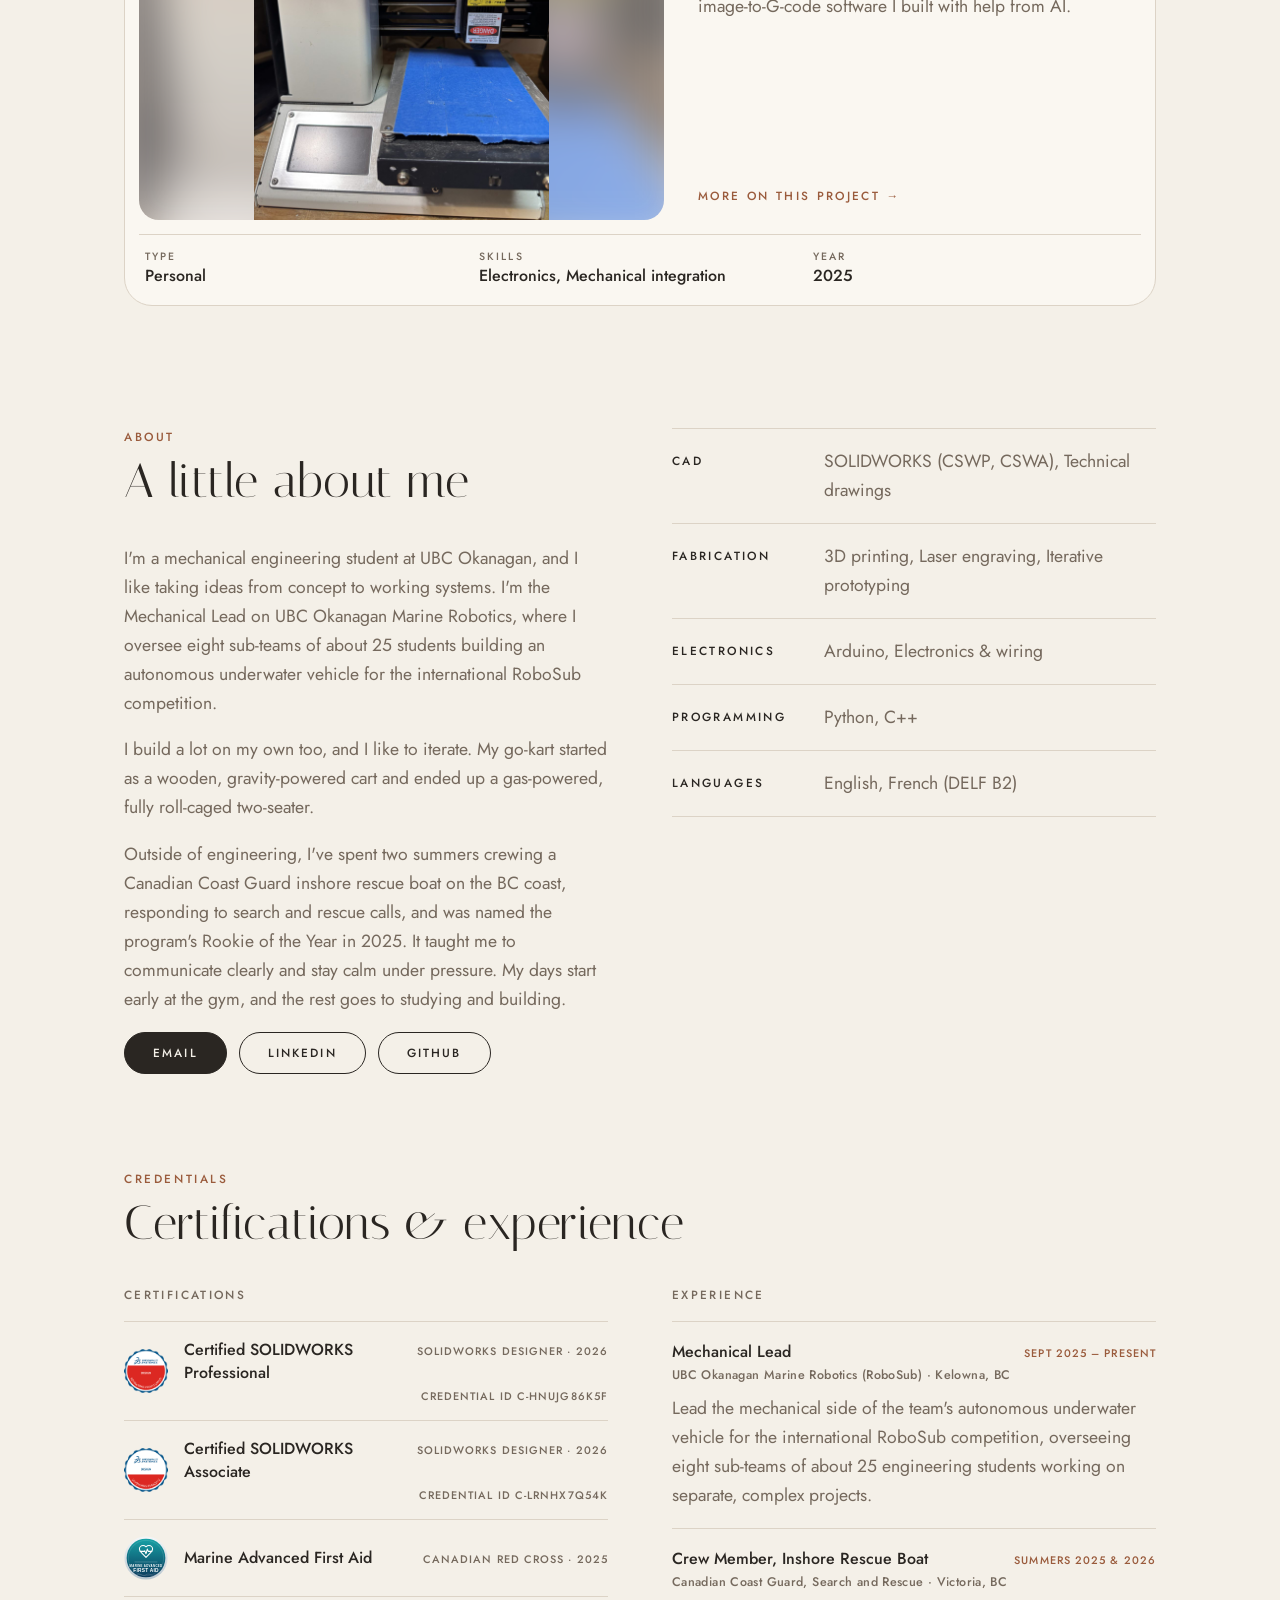
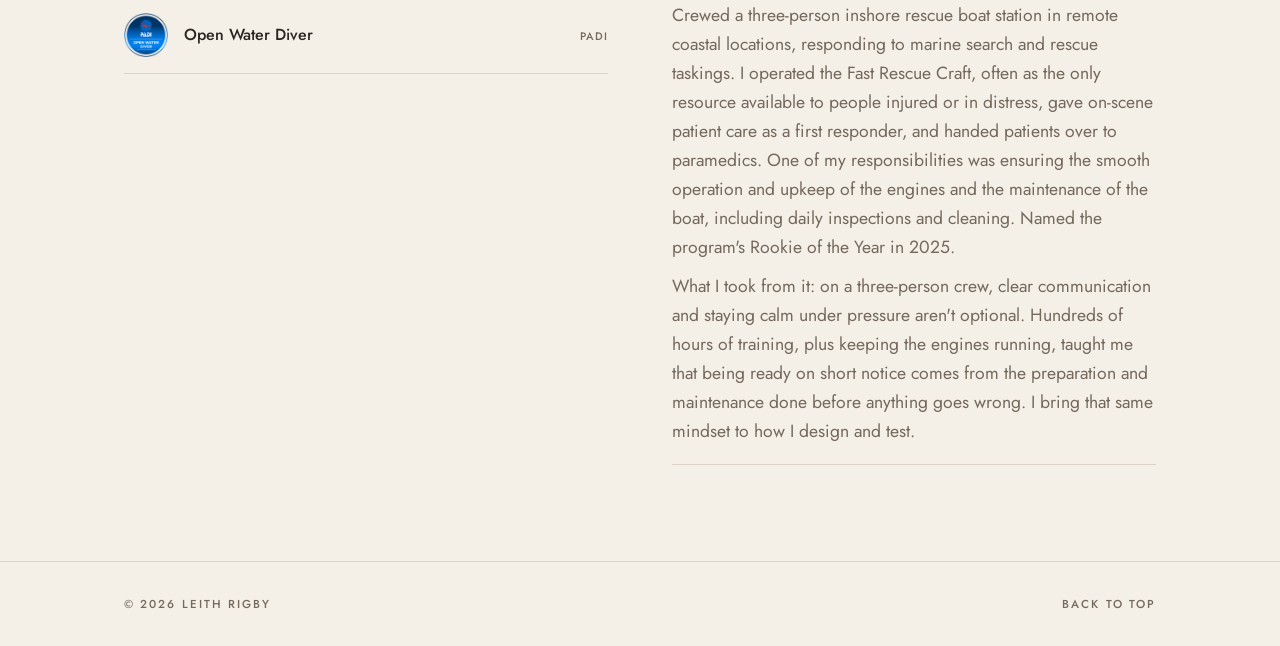
==== commit 09eacb8c: "Lead with Flamethrower; label projects section "Engineering projects" Co-Authored-By: Claude Opus 5." ====
--- a/index.html
+++ b/index.html
@@ -29,7 +29,7 @@
   </div>
 </div></header>
 <main>
-  <section id="work"><div class="wrap"><div class="sec-head"><p class="eyebrow">Work</p><h2>Selected projects</h2></div><div id="projects"></div></div></section>
+  <section id="work"><div class="wrap"><div class="sec-head"><p class="eyebrow">Engineering projects</p><h2>Selected projects</h2></div><div id="projects"></div></div></section>
   <section id="about"><div class="wrap about">
     <div><p class="eyebrow">About</p><h2>A little about me</h2><div id="about-text"></div><div class="btns" id="links"></div></div>
     <div id="skills" aria-label="Skills"></div>
